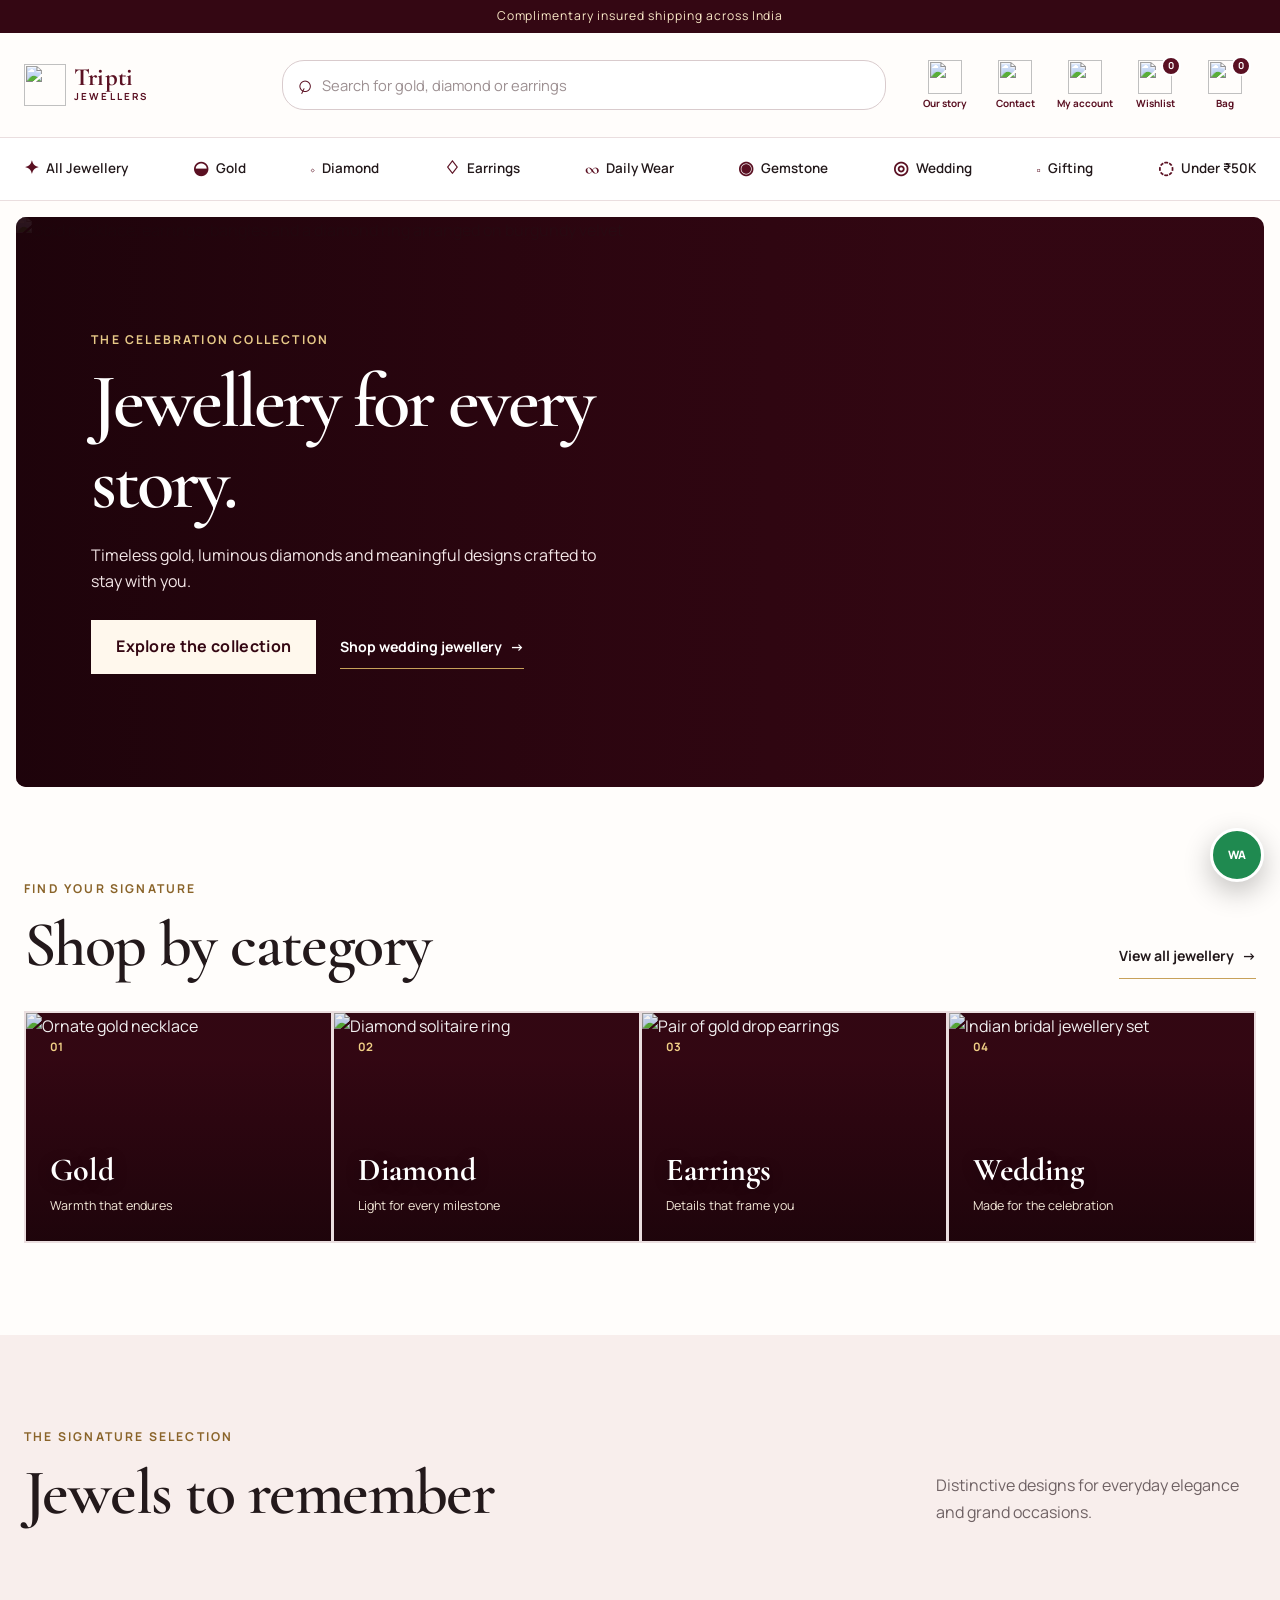
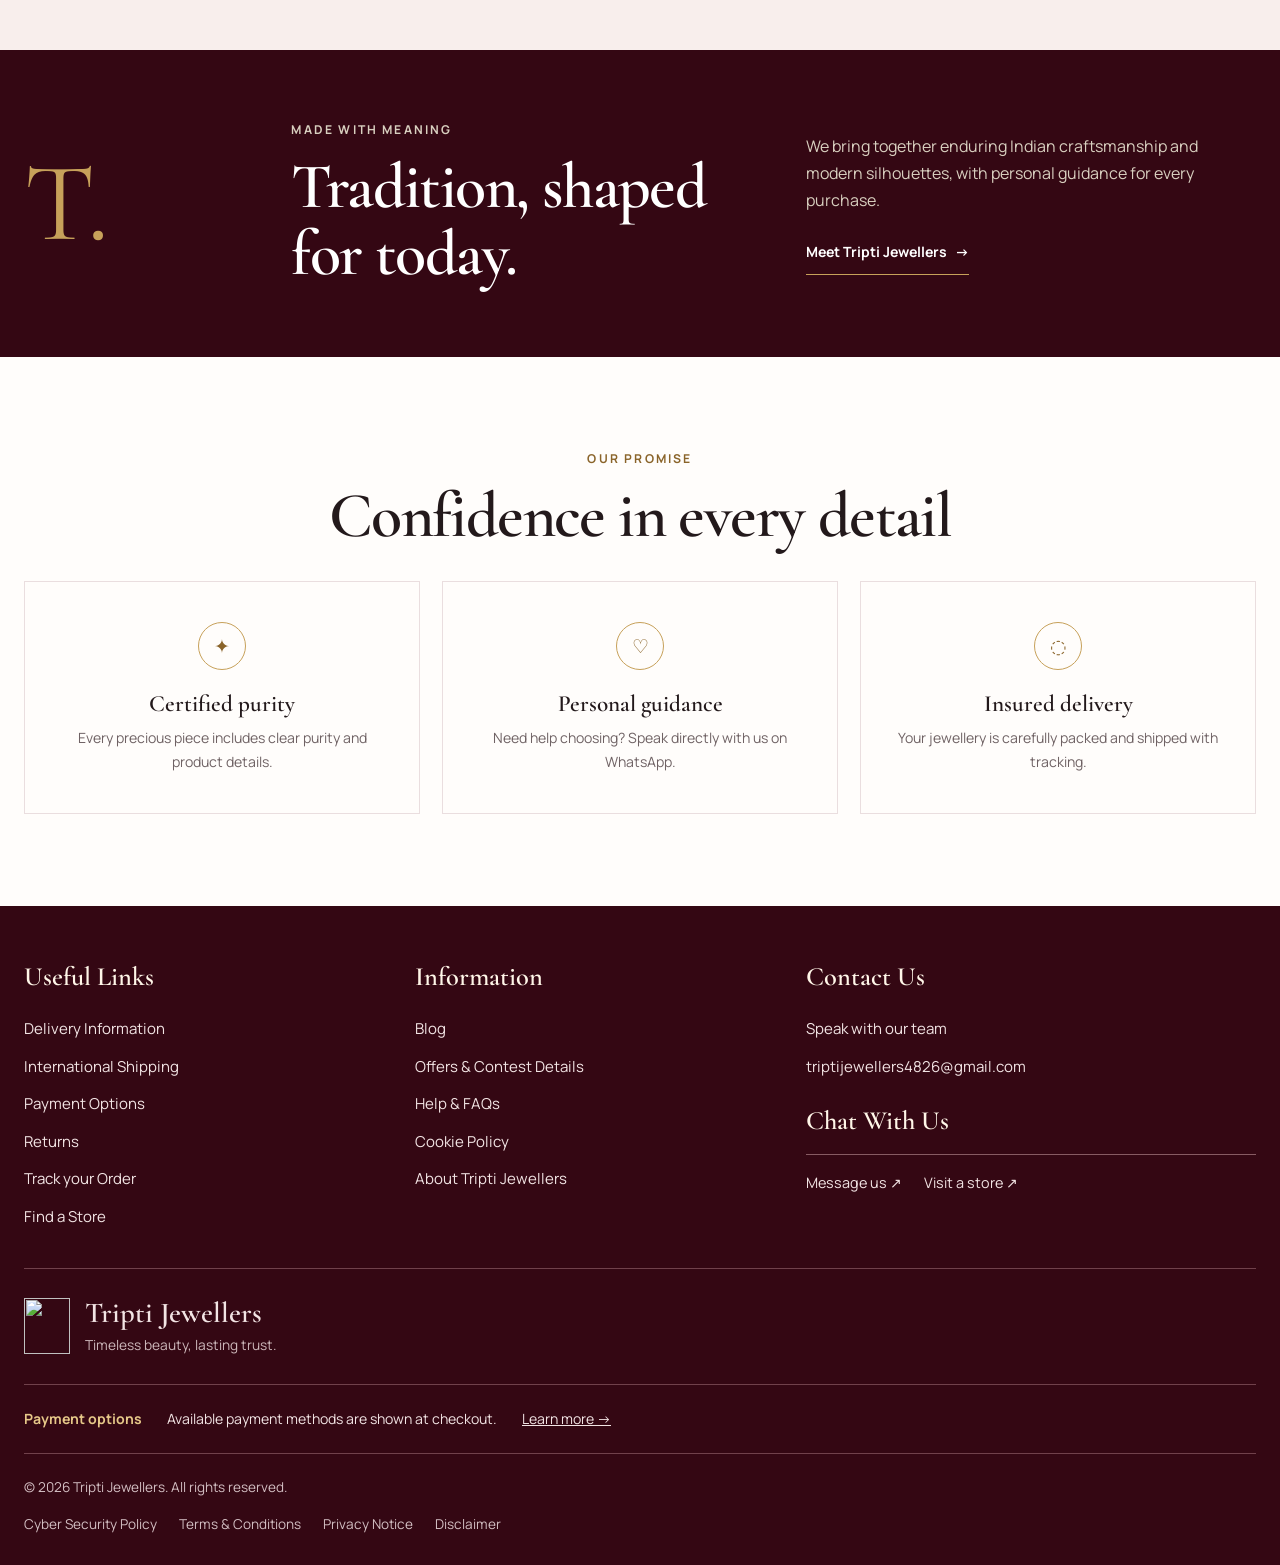
==== index.html @ b70487f9 "Add store content, checkout location detection and verified coupon support" ====
<!doctype html>
<html lang="en-IN">
<head>
  <meta charset="UTF-8">
  <meta name="viewport" content="width=device-width, initial-scale=1.0">
  <title>Tripti Jewellers | Gold, Diamond & Wedding Jewellery</title>
  <meta name="description" content="Discover gold, diamond, gemstone and wedding jewellery at Tripti Jewellers—crafted for everyday moments and lifelong celebrations.">
  <meta property="og:title" content="Tripti Jewellers | Jewellery for Every Story">
  <meta property="og:description" content="Explore timeless gold, diamond and wedding jewellery from Tripti Jewellers.">
  <meta property="og:type" content="website">
  <meta property="og:url" content="https://tripti-jewellers.rosy-mochi-9272.chatgpt.site/">
  <meta property="og:image" content="https://tripti-jewellers.rosy-mochi-9272.chatgpt.site/images/social-preview.svg">
  <link rel="preconnect" href="https://fonts.googleapis.com">
  <link rel="preconnect" href="https://fonts.gstatic.com" crossorigin>
  <link href="https://fonts.googleapis.com/css2?family=Cormorant+Garamond:wght@500;600;700&family=Manrope:wght@400;500;600;700&display=swap" rel="stylesheet">
  <link rel="stylesheet" href="css/style.css"><link rel="stylesheet" href="css/site-content.css">
</head>
<body data-page="home">
  <a class="skip-link" href="#main-content">Skip to content</a>
  <div class="offer-bar">Complimentary insured shipping across India</div>
  <header class="site-header">
    <div class="container header-inner">
      <button class="menu-toggle" type="button" aria-label="Open jewellery menu" aria-expanded="false" aria-controls="main-nav">
        <span></span><span></span><span></span>
      </button>
      <a class="brand" href="index.html" aria-label="Tripti Jewellers home"><span class="brand-mark brand-mark-image"><img src="images/tripti-tj-monogram-transparent.png" alt=""></span><span class="brand-type"><strong>Tripti</strong><small>Jewellers</small></span></a>
      <form class="site-search" action="shop.html" role="search">
        <label class="sr-only" for="site-search-home">Search jewellery</label>
        <span aria-hidden="true">⌕</span>
        <input id="site-search-home" name="search" type="search" placeholder="Search for gold, diamond or earrings">
      </form>
      <nav class="header-actions" aria-label="Quick links">
        <a href="about.html" class="header-action header-action-story"><img class="header-story-icon" src="images/tripti-our-story.png" alt=""><span>Our story</span></a>
        <a href="contact.html" class="header-action"><img class="header-contact-icon" src="images/tripti-contact-phone.png" alt=""><span>Contact</span></a>
        <a class="account-link" href="login.html" aria-label="Login or view account" data-account-link><span class="account-icon account-icon-image" aria-hidden="true"><img src="images/tripti-account-user.png" alt=""></span><span class="header-action-label" data-account-text>My account</span></a>
        <a class="wishlist-link" href="watchlist.html" aria-label="View wishlist"><span class="wishlist-icon-image" aria-hidden="true"><img src="images/tripti-watchlist-heart.png" alt=""></span><span class="header-action-label">Wishlist</span><span class="wishlist-count" aria-live="polite">0</span></a>
        <a class="cart-link" href="cart.html" aria-label="View shopping bag"><span class="cart-icon-image" aria-hidden="true"><img src="images/tripti-shopping-bag-icon.png" alt=""></span><span class="header-action-label">Bag</span><span class="cart-count" aria-live="polite">0</span></a>
      </nav>
    </div>
    <nav class="category-nav" aria-label="Jewellery categories">
      <div class="container category-nav-inner">
        <a href="shop.html"><span>✦</span>All Jewellery</a>
        <a href="shop.html?category=Gold"><span>◒</span>Gold</a>
        <a href="shop.html?category=Diamond"><span>◇</span>Diamond</a>
        <a href="shop.html?category=Earrings"><span>♢</span>Earrings</a>
        <a href="shop.html?category=Daily%20Wear"><span>∞</span>Daily Wear</a>
        <a href="shop.html?category=Gemstone"><span>◉</span>Gemstone</a>
        <a href="shop.html?category=Wedding"><span>◎</span>Wedding</a>
        <a href="shop.html?category=Gifting"><span>□</span>Gifting</a>
        <a href="shop.html?category=Under%2050K"><span>◌</span>Under ₹50K</a>
      </div>
    </nav>
  </header>
  <div class="menu-backdrop" data-menu-close hidden></div>
  <aside class="mobile-menu" id="main-nav" aria-label="Jewellery menu" aria-hidden="true">
    <div class="mobile-menu-head"><a class="brand" href="index.html" aria-label="Tripti Jewellers home"><span class="brand-mark brand-mark-image"><img src="images/tripti-tj-monogram-transparent.png" alt=""></span><span class="brand-type"><strong>Tripti</strong><small>Jewellers</small></span></a><button class="menu-close" type="button" data-menu-close aria-label="Close jewellery menu">×</button></div>
    <div class="mobile-menu-offer"><span>✦</span><div><strong>Complimentary insured shipping</strong><small>on every jewellery order</small></div><a href="shop.html">Shop now</a></div>
    <nav class="mobile-menu-links" aria-label="Shop categories">
      <a href="shop.html"><span>✦</span>All Jewellery<b>›</b></a><a href="shop.html?category=Gold"><span>◒</span>Gold<b>›</b></a><a href="shop.html?category=Diamond"><span>◇</span>Diamond<b>›</b></a><a href="shop.html?category=Earrings"><span>♢</span>Earrings<b>›</b></a><a href="shop.html?category=Daily%20Wear"><span>∞</span>Daily Wear<b>›</b></a><a href="shop.html?category=Gemstone"><span>◉</span>Gemstone<b>›</b></a><a href="shop.html?category=Wedding"><span>◎</span>Wedding<b>›</b></a><a href="shop.html?category=Gifting"><span>□</span>Gifting<b>›</b></a><a href="shop.html?category=Under%2050K"><span>◌</span>Under ₹50K<b>›</b></a>
    </nav>
    <div class="mobile-menu-pages"><a href="about.html">Our story</a><a href="contact.html">Contact & stores</a><a href="login.html" data-account-menu-link><span data-account-menu-text>Login</span></a></div>
  </aside>

  <main id="main-content">
    <section class="jewel-hero">
      <img src="images/hero-jewellery.png" alt="Gold necklace, earrings, bangles and a diamond ring arranged on burgundy velvet">
      <div class="container jewel-hero-content">
        <p class="eyebrow eyebrow-light">The celebration collection</p>
        <h1>Jewellery for every story.</h1>
        <p>Timeless gold, luminous diamonds and meaningful designs crafted to stay with you.</p>
        <div class="hero-actions"><a class="button button-ivory" href="shop.html">Explore the collection</a><a class="text-link text-link-light" href="shop.html?category=Wedding">Shop wedding jewellery <span aria-hidden="true">→</span></a></div>
      </div>
    </section>

    <section class="section collection-strip" aria-labelledby="collection-title">
      <div class="container">
        <div class="section-heading split-heading">
          <div>
            <p class="eyebrow">Find your signature</p>
            <h2 id="collection-title">Shop by category</h2>
          </div>
          <a class="text-link" href="shop.html">View all jewellery <span aria-hidden="true">→</span></a>
        </div>
        <div class="category-grid">
          <a class="category-card" href="shop.html?category=Gold"><img src="images/category-gold.jpg" alt="Ornate gold necklace"><span>01</span><strong>Gold</strong><small>Warmth that endures</small></a>
          <a class="category-card" href="shop.html?category=Diamond"><img src="images/category-diamond.jpg" alt="Diamond solitaire ring"><span>02</span><strong>Diamond</strong><small>Light for every milestone</small></a>
          <a class="category-card" href="shop.html?category=Earrings"><img src="images/category-earrings.jpg" alt="Pair of gold drop earrings"><span>03</span><strong>Earrings</strong><small>Details that frame you</small></a>
          <a class="category-card" href="shop.html?category=Wedding"><img src="images/category-wedding.jpg" alt="Indian bridal jewellery set"><span>04</span><strong>Wedding</strong><small>Made for the celebration</small></a>
        </div>
      </div>
    </section>

    <section class="section section-cream" aria-labelledby="featured-title">
      <div class="container">
        <div class="section-heading split-heading">
          <div>
            <p class="eyebrow">The signature selection</p>
            <h2 id="featured-title">Jewels to remember</h2>
          </div>
          <p class="section-note">Distinctive designs for everyday elegance and grand occasions.</p>
        </div>
        <div class="product-grid" id="featured-products"></div>
      </div>
    </section>

    <section class="story-banner">
      <div class="container story-grid">
        <div class="story-number">T.</div>
        <div>
          <p class="eyebrow eyebrow-light">Made with meaning</p>
          <h2>Tradition, shaped for today.</h2>
        </div>
        <div>
          <p>We bring together enduring Indian craftsmanship and modern silhouettes, with personal guidance for every purchase.</p>
          <a class="text-link text-link-light" href="about.html">Meet Tripti Jewellers <span aria-hidden="true">→</span></a>
        </div>
      </div>
    </section>

    <section class="section" aria-labelledby="why-title">
      <div class="container">
        <div class="section-heading centered-heading">
          <p class="eyebrow">Our promise</p>
          <h2 id="why-title">Confidence in every detail</h2>
        </div>
        <div class="benefit-grid">
          <article class="benefit-card"><span class="benefit-icon">✦</span><h3>Certified purity</h3><p>Every precious piece includes clear purity and product details.</p></article>
          <article class="benefit-card"><span class="benefit-icon">♡</span><h3>Personal guidance</h3><p>Need help choosing? Speak directly with us on WhatsApp.</p></article>
          <article class="benefit-card"><span class="benefit-icon">◌</span><h3>Insured delivery</h3><p>Your jewellery is carefully packed and shipped with tracking.</p></article>
        </div>
      </div>
    </section>
  </main>

  <footer class="site-footer">
    <div class="container footer-grid">
      <div><a class="brand brand-footer" href="index.html" aria-label="Tripti Jewellers home"><span class="brand-mark brand-mark-image"><img src="images/tripti-tj-monogram-transparent.png" alt=""></span><span>Tripti Jewellers</span></a><p>Gold, diamond and gemstone jewellery for life’s meaningful moments.</p></div>
      <div><h2>Explore</h2><a href="shop.html">Shop all</a><a href="about.html">Our story</a><a href="contact.html#faq">FAQs</a></div>
      <div><h2>Help</h2><a href="contact.html#shipping">Shipping & returns</a><a href="contact.html">Contact us</a><a href="cart.html">Your bag</a></div>
      <div><h2>Stay connected</h2><p>Questions or order help? We are just a message away.</p><a class="footer-whatsapp" data-whatsapp-link href="#">Chat on WhatsApp →</a></div>
    </div>
    <div class="container footer-bottom"><span>© <span data-current-year></span> Tripti Jewellers</span><span>Made with care in India</span></div>
  </footer>
  <a class="whatsapp-float" data-whatsapp-link href="#" target="_blank" rel="noopener" aria-label="Chat with Tripti Jewellers on WhatsApp"><span>WA</span></a>
  <div class="toast" role="status" aria-live="polite"></div>
  <script src="js/supabase-client.js"></script>
  <script src="js/products.js"></script>
  <script src="js/site-content.js"></script><script src="js/main.js"></script>
</body>
</html>
---- css/style.css ----
/* ================================================================
   TRIPTI JEWELLERS — MASTER STYLESHEET
   Mobile-first: base styles target small screens; larger layouts
   are added in the media queries near the end of this file.
   ================================================================ */

:root {
  --ink: #23191b;
  --black: #17090d;
  --cream: #f8eeec;
  --paper: #fffdfb;
  --gold: #c7a15a;
  --gold-dark: #8a642a;
  --burgundy: #5a1022;
  --burgundy-dark: #340713;
  --blush: #f8e8e8;
  --muted: #6f6264;
  --line: #eadedf;
  --white: #ffffff;
  --success: #1f8a50;
  --display: "Cormorant Garamond", Georgia, serif;
  --body: "Manrope", Arial, sans-serif;
  --shadow: 0 18px 50px rgba(27, 20, 10, 0.10);
  --container: 1240px;
}

* { box-sizing: border-box; }
[hidden] { display: none !important; }
html { scroll-behavior: smooth; }
body { margin: 0; background: var(--paper); color: var(--ink); font-family: var(--body); font-size: 1rem; line-height: 1.7; -webkit-font-smoothing: antialiased; }
body, button, input, textarea, select { font-family: var(--body); }
img { display: block; width: 100%; max-width: 100%; }
a { color: inherit; text-decoration: none; }
button, input, textarea, select { font-size: 1rem; }
button, a { -webkit-tap-highlight-color: transparent; }
button { color: inherit; }
h1, h2, h3, p { margin-top: 0; }
h1, h2, h3 { font-family: var(--display); line-height: 1.05; font-weight: 600; }
h1 { font-size: clamp(2.8rem, 11vw, 6.3rem); letter-spacing: -0.04em; }
h2 { font-size: clamp(2.1rem, 7vw, 4rem); letter-spacing: -0.025em; }
h3 { font-size: 1.45rem; }
.container { width: min(100% - 32px, var(--container)); margin-inline: auto; }
.section { padding: 74px 0; }
.section-cream { background: var(--cream); }
.skip-link { position: fixed; z-index: 999; top: 10px; left: 10px; padding: 12px 16px; background: var(--white); transform: translateY(-150%); transition: transform .2s; }
.skip-link:focus { transform: translateY(0); }
.eyebrow { margin-bottom: 12px; color: var(--gold-dark); font-size: .76rem; font-weight: 700; letter-spacing: .18em; text-transform: uppercase; }
.eyebrow-light { color: #e7c988; }
.section-heading { margin-bottom: 32px; }
.section-heading h2 { margin-bottom: 0; }
.section-note { max-width: 320px; margin: 16px 0 0; color: var(--muted); }
.centered-heading { text-align: center; }

/* Header */
.offer-bar { min-height: 34px; display: grid; place-items: center; padding: 6px 16px; background: var(--black); color: #f5e9cf; font-size: .72rem; letter-spacing: .06em; text-align: center; }
.site-header { position: sticky; z-index: 50; top: 0; background: rgba(255, 253, 249, .96); border-bottom: 1px solid rgba(221, 211, 195, .8); backdrop-filter: blur(14px); }
.header-inner { min-height: 68px; display: grid; grid-template-columns: 48px 1fr auto; align-items: center; gap: 10px; }
.brand { grid-column: 2; grid-row: 1; display: inline-flex; align-items: center; gap: 9px; justify-self: center; font-family: var(--display); font-size: 1.14rem; font-weight: 700; letter-spacing: .01em; white-space: nowrap; }
.brand-mark { width: 32px; height: 32px; display: inline-grid; place-items: center; flex: 0 0 auto; color: var(--gold); border: 1px solid var(--gold); border-radius: 50%; font-family: var(--display); font-size: 1.3rem; }
.menu-toggle { grid-column: 1; grid-row: 1; width: 44px; height: 44px; display: grid; align-content: center; gap: 5px; padding: 10px; background: transparent; border: 0; cursor: pointer; }
.menu-toggle span { width: 23px; height: 1px; display: block; background: var(--ink); transition: transform .25s, opacity .25s; }
.menu-toggle.is-open span:nth-child(1) { transform: translateY(6px) rotate(45deg); }
.menu-toggle.is-open span:nth-child(2) { opacity: 0; }
.menu-toggle.is-open span:nth-child(3) { transform: translateY(-6px) rotate(-45deg); }
.main-nav { position: absolute; top: 100%; left: 0; right: 0; display: none; padding: 12px 16px 20px; background: var(--paper); border-bottom: 1px solid var(--line); box-shadow: var(--shadow); }
.main-nav.is-open { display: grid; }
.main-nav a { min-height: 48px; display: flex; align-items: center; padding: 8px 0; border-bottom: 1px solid var(--line); font-size: .92rem; font-weight: 600; }
.main-nav a[aria-current="page"] { color: var(--gold-dark); }
.cart-link { grid-column: 3; grid-row: 1; min-height: 44px; display: inline-flex; align-items: center; gap: 7px; padding: 0 5px; font-size: .78rem; font-weight: 700; text-transform: uppercase; letter-spacing: .08em; }
.cart-count { min-width: 25px; height: 25px; display: grid; place-items: center; background: var(--ink); color: var(--white); border-radius: 50%; font-size: .7rem; }

/* Buttons and links */
.button { min-height: 48px; display: inline-flex; align-items: center; justify-content: center; padding: 12px 24px; border: 1px solid transparent; border-radius: 0; font-weight: 700; letter-spacing: .02em; cursor: pointer; transition: transform .2s, background-color .2s, color .2s, box-shadow .2s; }
.button:hover { transform: translateY(-2px); }
.button-gold { background: var(--gold); color: var(--black); box-shadow: 0 10px 30px rgba(154, 112, 43, .22); }
.button-gold:hover { background: #d5b36f; }
.button-dark { background: var(--ink); color: var(--white); }
.button-dark:hover { background: var(--gold-dark); }
.button-outline { background: transparent; color: var(--burgundy); border-color: rgba(90, 16, 34, .3); }
.button-outline:hover { background: var(--blush); }
.button-full { width: 100%; }
.text-link { min-height: 44px; display: inline-flex; align-items: center; gap: 8px; color: var(--ink); font-size: .88rem; font-weight: 700; border-bottom: 1px solid var(--gold); }
.text-link span { transition: transform .2s; }
.text-link:hover span { transform: translateX(4px); }
.text-link-light { color: var(--white); }

/* Home hero */
.hero { overflow: hidden; background: var(--cream); }
.hero-grid { padding-top: 58px; padding-bottom: 36px; }
.hero-copy h1 { max-width: 780px; margin-bottom: 20px; }
.hero-text { max-width: 610px; margin-bottom: 28px; color: var(--muted); font-size: 1.02rem; }
.hero-actions { display: flex; flex-direction: column; align-items: flex-start; gap: 14px; }
.hero-trust { display: flex; flex-wrap: wrap; gap: 8px 22px; margin: 30px 0; color: var(--muted); font-size: .8rem; font-weight: 600; }
.hero-trust span::before { content: "✦"; margin-right: 7px; color: var(--gold-dark); }
.hero-visual { display: grid; grid-template-columns: 1.25fr 1fr; grid-template-rows: 1fr 1fr; gap: 8px; min-height: 360px; margin-top: 20px; }
.hero-tile { position: relative; overflow: hidden; min-height: 176px; background: #e9dfce; }
.hero-tile-large { grid-row: span 2; }
.hero-tile img { height: 100%; object-fit: cover; transition: transform .6s ease; }
.hero-tile:hover img { transform: scale(1.025); }
.hero-tile > span { position: absolute; bottom: 10px; left: 10px; padding: 6px 10px; background: rgba(12, 10, 7, .82); color: var(--white); font-family: var(--display); font-size: 1.08rem; }

/* Categories */
.category-grid { display: grid; gap: 1px; background: var(--line); border: 1px solid var(--line); }
.category-card { position: relative; isolation: isolate; min-height: 230px; overflow: hidden; display: flex; flex-direction: column; justify-content: flex-end; padding: 24px; background: var(--burgundy-dark); color: var(--white); transition: color .25s; }
.category-card::after { content: ""; position: absolute; z-index: -1; inset: 0; background: linear-gradient(180deg, rgba(27, 4, 10, .06) 20%, rgba(27, 4, 10, .86) 100%); transition: background .25s; }
.category-card > img { position: absolute; z-index: -2; inset: 0; width: 100%; height: 100%; object-fit: cover; transition: transform .4s ease; }
.category-card:hover::after { background: linear-gradient(180deg, rgba(27, 4, 10, .02) 14%, rgba(27, 4, 10, .76) 100%); }
.category-card:hover > img { transform: scale(1.045); }
.category-card > span { margin-bottom: auto; color: #f0cf86; font-size: .72rem; font-weight: 700; }
.category-card strong { color: var(--white); font-family: var(--display); font-size: 2rem; line-height: 1; text-shadow: 0 2px 14px rgba(0, 0, 0, .35); }
.category-card small { margin-top: 9px; color: #f2e7d7; font-size: .78rem; }
.category-card:hover small { color: var(--white); }

/* Product cards */
.product-grid { display: grid; grid-template-columns: repeat(2, minmax(0, 1fr)); gap: 28px 10px; }
.product-card { position: relative; min-width: 0; }
.product-image-wrap { position: relative; display: block; overflow: hidden; aspect-ratio: 4 / 5; background: #ece2d1; }
.product-image-wrap img { height: 100%; object-fit: cover; transition: transform .5s ease, filter .5s ease; }
.product-card:hover .product-image-wrap img { transform: scale(1.025); filter: contrast(1.03); }
.product-badge { position: absolute; top: 10px; left: 10px; padding: 5px 8px; background: var(--black); color: var(--white); font-size: .62rem; font-weight: 700; letter-spacing: .06em; text-transform: uppercase; }
.stock-badge { position: absolute; right: 10px; bottom: 10px; padding: 5px 8px; background: rgba(255,255,255,.92); color: var(--burgundy); font-size: .62rem; font-weight: 800; text-transform: uppercase; }
.product-card-body { padding-top: 13px; }
.product-category { margin-bottom: 4px; color: var(--gold-dark); font-size: .67rem; font-weight: 700; letter-spacing: .12em; text-transform: uppercase; }
.product-card h3 { min-height: 2.2em; margin-bottom: 8px; font-family: var(--body); font-size: .9rem; font-weight: 600; line-height: 1.35; }
.product-card h3 a:hover { color: var(--gold-dark); }
.product-card-footer { display: flex; align-items: center; justify-content: space-between; gap: 8px; }
.product-price { margin: 0; font-size: .82rem; font-weight: 700; }
.old-price { margin-left: 4px; color: #8b847b; font-size: .75em; font-weight: 500; text-decoration: line-through; }
.quick-add { width: 44px; height: 44px; flex: 0 0 auto; background: transparent; border: 1px solid var(--ink); border-radius: 50%; font-size: 1.35rem; cursor: pointer; transition: background .2s, color .2s, transform .2s; }
.quick-add:hover { background: var(--ink); color: var(--white); transform: rotate(90deg); }
.quick-add:disabled, .button:disabled { opacity: .55; cursor: not-allowed; transform: none; }
.wishlist-toggle { position: absolute; z-index: 3; top: 10px; right: 10px; width: 42px; height: 42px; display: grid; place-items: center; padding: 0; background: rgba(255, 253, 251, .94); color: var(--burgundy); border: 1px solid rgba(90, 16, 34, .18); border-radius: 50%; box-shadow: 0 6px 20px rgba(35, 25, 27, .12); font-family: var(--display); font-size: 1.45rem; line-height: 1; cursor: pointer; transition: transform .2s, background-color .2s, color .2s; }
.wishlist-toggle:hover { transform: translateY(-2px); }
.wishlist-toggle.is-saved { background: var(--burgundy); color: var(--white); }

/* Story and benefits */
.story-banner { padding: 70px 0; background: var(--black); color: var(--white); }
.managed-home-banner { min-height: 360px; display: grid; align-items: center; padding: 64px 0; background: linear-gradient(135deg, var(--burgundy-dark), var(--burgundy)); background-position: center; background-size: cover; color: var(--white); }
.managed-home-banner h2 { max-width: 700px; margin-bottom: 14px; }
.managed-home-banner p:not(.eyebrow) { max-width: 620px; color: #eadde0; }
.story-grid { display: grid; gap: 30px; }
.story-number { color: var(--gold); font-family: var(--display); font-size: 7rem; line-height: .8; }
.story-grid h2 { margin-bottom: 0; }
.story-grid p { color: #d8cfbf; }
.benefit-grid { display: grid; gap: 14px; }
.benefit-card { padding: 30px 24px; border: 1px solid var(--line); text-align: center; }
.benefit-icon { width: 48px; height: 48px; display: grid; place-items: center; margin: 0 auto 22px; color: var(--gold-dark); border: 1px solid var(--gold); border-radius: 50%; font-size: 1.2rem; }
.benefit-card h3 { margin-bottom: 9px; }
.benefit-card p { margin-bottom: 0; color: var(--muted); font-size: .88rem; }

/* Shared inside pages */
.page-hero { padding: 62px 0 52px; background: var(--cream); text-align: center; }
.page-hero h1 { margin-bottom: 12px; }
.page-hero p:last-child { max-width: 600px; margin: 0 auto; color: var(--muted); }
.page-hero-compact { padding-block: 44px 34px; }
.breadcrumbs { min-height: 58px; display: flex; align-items: center; gap: 9px; overflow: hidden; color: var(--muted); font-size: .75rem; white-space: nowrap; }
.breadcrumbs span:last-child { overflow: hidden; text-overflow: ellipsis; }
.empty-state { padding: 70px 20px; text-align: center; }
.empty-state h1, .empty-state h2 { margin-bottom: 12px; }
.empty-symbol { margin-bottom: 24px; color: var(--gold); font-family: var(--display); font-size: 6rem; line-height: 1; }
.empty-symbol img { width: 112px; height: 112px; object-fit: contain; }

/* Shop */
.shop-section { min-height: 560px; }
.shop-toolbar { display: flex; flex-direction: column; gap: 14px; margin-bottom: 30px; }
.filter-scroll { display: flex; gap: 8px; overflow-x: auto; padding-bottom: 6px; scrollbar-width: none; }
.filter-scroll::-webkit-scrollbar { display: none; }
.filter-button { min-height: 44px; flex: 0 0 auto; padding: 8px 17px; background: transparent; border: 1px solid var(--line); border-radius: 99px; font-size: .8rem; font-weight: 700; cursor: pointer; }
.filter-button.is-active, .filter-button:hover { background: var(--ink); color: var(--white); border-color: var(--ink); }
#product-count { margin: 0; color: var(--muted); font-size: .78rem; }

/* Product detail */
.product-detail { display: grid; gap: 34px; padding: 14px 0 70px; }
.product-detail-image { position: relative; overflow: hidden; aspect-ratio: 4/5; background: var(--cream); }
.product-detail-image img { height: 100%; object-fit: cover; }
.product-info h1 { margin-bottom: 15px; font-size: clamp(2.6rem, 9vw, 4.7rem); }
.detail-price { margin-bottom: 2px; font-size: 1.15rem; font-weight: 700; }
.tax-note { margin-bottom: 22px; color: var(--muted); font-size: .73rem; }
.product-description { padding-bottom: 24px; border-bottom: 1px solid var(--line); color: var(--muted); }
.field-group { position: relative; margin: 24px 0; }
label { display: block; margin-bottom: 7px; font-size: .79rem; font-weight: 700; }
input, textarea, select { width: 100%; min-height: 48px; padding: 11px 13px; background: var(--white); color: var(--ink); border: 1px solid var(--line); border-radius: 0; outline: none; transition: border .2s, box-shadow .2s; }
textarea { resize: vertical; }
input:focus, textarea:focus, select:focus { border-color: var(--gold-dark); box-shadow: 0 0 0 3px rgba(199, 161, 90, .18); }
.field-group select { padding-right: 110px; }
.size-link { position: absolute; right: 12px; bottom: 12px; color: var(--gold-dark); font-size: .75rem; font-weight: 700; text-decoration: underline; }
.purchase-row { display: grid; grid-template-columns: 128px 1fr; gap: 10px; margin: 25px 0; }
.quantity-control { min-height: 48px; display: grid; grid-template-columns: 40px 46px 40px; border: 1px solid var(--line); }
.quantity-control button { min-height: 44px; background: transparent; border: 0; cursor: pointer; font-size: 1.05rem; }
.quantity-control input { min-height: 44px; padding: 0; border: 0; text-align: center; -moz-appearance: textfield; }
.quantity-control input::-webkit-inner-spin-button { appearance: none; }
.delivery-note { display: flex; gap: 14px; padding: 18px; background: var(--cream); }
.wishlist-detail-button { width: 100%; min-height: 48px; display: flex; align-items: center; justify-content: center; gap: 9px; margin: -12px 0 20px; padding: 10px 18px; background: transparent; color: var(--burgundy); border: 1px solid var(--burgundy); font-weight: 700; cursor: pointer; transition: background-color .2s, color .2s; }
.wishlist-detail-button span:first-child { font-family: var(--display); font-size: 1.35rem; line-height: 1; }
.wishlist-detail-button:hover, .wishlist-detail-button.is-saved { background: var(--burgundy); color: var(--white); }
.delivery-note > span { color: var(--gold-dark); }
.delivery-note strong { font-size: .8rem; }
.delivery-note p { margin: 2px 0 0; color: var(--muted); font-size: .73rem; }
.detail-accordion { border-bottom: 1px solid var(--line); }
.detail-accordion summary { min-height: 54px; display: flex; align-items: center; justify-content: space-between; font-size: .82rem; font-weight: 700; cursor: pointer; list-style: none; }
.detail-accordion summary::after { content: "+"; font-size: 1.2rem; }
.detail-accordion[open] summary::after { content: "−"; }
.detail-accordion ul, .detail-accordion p { margin: 0 0 20px; padding-left: 20px; color: var(--muted); font-size: .82rem; }
.detail-accordion p { padding-left: 0; }
.related-section { padding-bottom: 78px; }

/* Cart and checkout */
.cart-layout[hidden] { display: none; }
.cart-layout { display: grid; gap: 45px; }
.cart-item { position: relative; display: grid; grid-template-columns: 88px 1fr; gap: 15px; padding: 20px 0; border-bottom: 1px solid var(--line); }
.cart-item:first-child { padding-top: 0; }
.cart-item-image { aspect-ratio: 4/5; background: var(--cream); }
.cart-item-image img { height: 100%; object-fit: cover; }
.cart-item-info h2 { margin-bottom: 4px; font-family: var(--body); font-size: .9rem; line-height: 1.4; }
.cart-meta { margin-bottom: 4px; color: var(--muted); font-size: .73rem; }
.cart-item-price { margin-bottom: 12px; font-size: .8rem; font-weight: 700; }
.cart-item-actions { display: flex; flex-wrap: wrap; align-items: center; gap: 8px 12px; }
.cart-item-actions .quantity-control { min-height: 44px; grid-template-columns: 34px 38px 34px; }
.remove-button { min-height: 44px; padding: 6px 4px; background: transparent; border: 0; color: var(--muted); font-size: .73rem; text-decoration: underline; cursor: pointer; }
.cart-line-total { position: absolute; right: 0; top: 19px; display: none; font-weight: 700; }
.continue-link { margin-top: 22px; }
.order-panel { padding: 28px 20px; background: var(--cream); }
.order-panel h2 { font-size: 2rem; }
.summary-row { display: flex; justify-content: space-between; gap: 20px; padding: 11px 0; font-size: .84rem; }
.summary-total { margin-top: 8px; padding-top: 18px; border-top: 1px solid var(--line); font-size: 1rem; }
.checkout-block { margin-top: 30px; padding-top: 28px; border-top: 1px solid var(--line); }
.form-intro { color: var(--muted); font-size: .82rem; }
.checkout-block input, .checkout-block textarea { margin-bottom: 17px; }
.form-note { margin: 10px 0 0; color: var(--muted); font-size: .7rem; line-height: 1.5; }
.payment-choice { display: grid; gap: 9px; margin: 5px 0 20px; padding: 0; border: 0; }
.payment-choice legend { margin-bottom: 8px; font-size: .78rem; font-weight: 700; }
.payment-choice > label { min-height: 66px; display: flex; align-items: center; gap: 12px; margin: 0; padding: 12px 14px; background: var(--paper); border: 1px solid var(--line); cursor: pointer; }
.payment-choice > label:has(input:checked) { border-color: var(--gold-dark); box-shadow: inset 3px 0 var(--gold); }
.payment-choice input { width: 18px; min-height: 18px; margin: 0; accent-color: var(--burgundy); }
.payment-choice span { display: grid; gap: 3px; }
.payment-choice strong { font-size: .79rem; }
.payment-choice small { color: var(--muted); font-size: .67rem; line-height: 1.4; }
.form-status { margin: 13px 0 0; padding: 11px 12px; background: #eef9f2; color: #17663b; border: 1px solid #bce3ca; font-size: .75rem; line-height: 1.45; }
.form-status[data-type="error"] { background: #fff0f1; color: #8d1d2b; border-color: #ecc3c8; }
.checkout-assurance { display: grid; grid-template-columns: 34px 1fr; gap: 12px; margin-top: 28px; padding-top: 24px; border-top: 1px solid var(--line); }
.checkout-assurance > span { color: var(--gold-dark); font-size: 1.8rem; line-height: 1; }
.checkout-assurance h2 { margin-bottom: 7px; font-size: 1.45rem; }
.checkout-assurance p:not(.eyebrow) { margin: 0; color: var(--muted); font-size: .72rem; }
.upi-panel { display: grid; grid-template-columns: 1fr 88px; gap: 20px; align-items: center; margin-top: 30px; padding-top: 28px; border-top: 1px solid var(--line); }
.upi-panel h2 { margin-bottom: 8px; }
.upi-panel p { margin-bottom: 4px; font-size: .77rem; }
.upi-panel img { width: 88px; height: 88px; }

/* Wishlist */
.wishlist-section { min-height: 540px; }
.wishlist-toolbar { display: flex; flex-wrap: wrap; align-items: center; justify-content: space-between; gap: 12px 24px; margin-bottom: 28px; }
.wishlist-toolbar p { margin: 0; color: var(--muted); font-size: .86rem; font-weight: 600; }

/* Customer login and account */
.account-header { min-height: 78px; display: grid; align-items: center; background: var(--paper); border-bottom: 1px solid var(--line); }
.account-header .container { display: flex; align-items: center; justify-content: space-between; gap: 20px; }
.account-header .brand { grid-column: auto; justify-self: auto; color: var(--burgundy); }
.account-header-links { display: flex; align-items: center; gap: 16px; font-size: .82rem; font-weight: 700; }
.auth-main { min-height: calc(100vh - 112px); display: grid; place-items: center; padding: 34px 16px; background: linear-gradient(135deg, var(--burgundy-dark), #6e1830); }
.auth-shell { width: min(100%, 980px); display: grid; overflow: hidden; background: var(--paper); box-shadow: 0 28px 80px rgba(24, 3, 9, .3); }
.auth-brand-panel { min-height: 280px; display: flex; flex-direction: column; justify-content: flex-end; padding: 34px 28px; background: linear-gradient(140deg, rgba(30, 4, 11, .96), rgba(90, 16, 34, .88)), url('../images/hero-jewellery.png') center/cover; color: var(--white); }
.auth-brand-panel h1 { max-width: 520px; margin-bottom: 16px; font-size: clamp(2.8rem, 10vw, 4.6rem); }
.auth-brand-panel > p:not(.eyebrow) { max-width: 520px; color: #eadde0; }
.auth-brand-panel > a { width: max-content; margin-top: 18px; color: #efd396; border-bottom: 1px solid currentColor; font-size: .82rem; font-weight: 700; }
.auth-form-panel { padding: 34px 24px; }
.auth-form-panel h2 { margin-bottom: 10px; font-size: 2.6rem; }
.auth-form-panel > p:not(.eyebrow) { margin-bottom: 24px; color: var(--muted); font-size: .9rem; }
.auth-mode-switcher { display: grid; grid-template-columns: 1fr 1fr; margin-bottom: 34px; padding: 4px; background: var(--cream); }
.auth-mode-switcher button { min-height: 44px; background: transparent; border: 0; color: var(--muted); font-size: .83rem; font-weight: 700; cursor: pointer; }
.auth-mode-switcher button.is-active { background: var(--paper); color: var(--burgundy); box-shadow: 0 4px 16px rgba(35, 25, 27, .08); }
.auth-form-panel label, .dashboard-card label, .admin-form label { display: block; margin: 0 0 6px; font-size: .78rem; font-weight: 700; }
.auth-form-panel input, .dashboard-card input, .dashboard-card textarea, .admin-form input, .admin-form textarea, .admin-form select, .admin-table select { width: 100%; min-height: 48px; margin-bottom: 17px; padding: 10px 12px; background: var(--white); border: 1px solid #d8c9cc; color: var(--ink); }
.auth-form-panel input:focus, .dashboard-card input:focus, .dashboard-card textarea:focus, .admin-form input:focus, .admin-form textarea:focus, .admin-form select:focus { outline: 2px solid rgba(199, 161, 90, .35); border-color: var(--gold-dark); }
.auth-form-panel small { display: block; margin: -12px 0 18px; color: var(--muted); font-size: .72rem; }
.auth-text-button { min-height: 44px; margin-top: 8px; padding: 6px 0; background: transparent; border: 0; color: var(--burgundy); font-size: .78rem; font-weight: 700; text-decoration: underline; cursor: pointer; }
.auth-privacy { margin: 22px 0 0 !important; padding-top: 18px; border-top: 1px solid var(--line); font-size: .72rem !important; }
.form-message, .dashboard-error, .admin-message { margin-bottom: 20px; padding: 12px 14px; background: #eef9f2; color: #17663b; border: 1px solid #bce3ca; font-size: .8rem; }
.form-message[data-type="error"], .admin-message[data-type="error"], .dashboard-error { background: #fff0f1; color: #8d1d2b; border-color: #ecc3c8; }
.dashboard-main { min-height: calc(100vh - 150px); padding: 38px 0 80px; background: #faf6f4; }
.dashboard-loading { min-height: 60vh; display: grid; place-items: center; align-content: center; gap: 14px; color: var(--muted); }
.dashboard-loading span { width: 38px; height: 38px; border: 3px solid var(--line); border-top-color: var(--burgundy); border-radius: 50%; animation: dashboard-spin .8s linear infinite; }
@keyframes dashboard-spin { to { transform: rotate(360deg); } }
.customer-dashboard { display: grid; gap: 32px; }
.dashboard-welcome { display: flex; flex-direction: column; gap: 24px; padding: 30px 24px; background: var(--burgundy-dark); color: var(--white); }
.dashboard-welcome h1 { margin-bottom: 8px; font-size: clamp(2.7rem, 9vw, 4.6rem); }
.dashboard-welcome p:last-child { margin: 0; color: #d9c9cd; }
.dashboard-welcome-actions { display: flex; flex-wrap: wrap; gap: 10px; align-items: center; }
.dashboard-welcome .button-outline { color: var(--white); border-color: rgba(255,255,255,.35); }
.dashboard-shortcuts { display: grid; grid-template-columns: repeat(2, minmax(0, 1fr)); gap: 1px; background: var(--line); border: 1px solid var(--line); }
.dashboard-shortcuts a { min-height: 138px; display: flex; flex-direction: column; padding: 20px; background: var(--paper); }
.dashboard-shortcuts span { color: var(--gold-dark); font-size: .7rem; font-weight: 700; }
.dashboard-shortcuts strong { margin-top: auto; font-family: var(--display); font-size: 1.5rem; }
.dashboard-shortcuts small { color: var(--muted); font-size: .72rem; }
.dashboard-section, .dashboard-card { padding: 26px 22px; background: var(--paper); border: 1px solid var(--line); }
.dashboard-section-heading { display: flex; flex-wrap: wrap; align-items: end; justify-content: space-between; gap: 12px; margin-bottom: 22px; }
.dashboard-section-heading h2, .dashboard-card h2 { margin-bottom: 0; font-size: 2.2rem; }
.order-history { display: grid; gap: 12px; }
.order-card { display: grid; gap: 13px; padding: 18px; background: #faf6f4; border-left: 3px solid var(--gold); }
.order-card h3 { margin: 0; font-family: var(--body); font-size: .9rem; }
.order-card ul { margin: 0; padding-left: 18px; color: var(--muted); font-size: .78rem; }
.order-card-actions { display: flex; flex-wrap: wrap; align-items: center; gap: 8px 18px; color: var(--muted); font-size: .72rem; }
.status-badge { width: max-content; display: inline-flex; align-items: center; padding: 4px 9px; background: #f5e8c9; color: #735017; border-radius: 99px; font-size: .67rem; font-weight: 800; text-transform: capitalize; }
.status-confirmed, .status-processing { background: #e9eefb; color: #264c91; }
.status-shipped { background: #e7f2fa; color: #176182; }
.status-delivered { background: #e8f5ec; color: #17663b; }
.status-cancelled { background: #fbe9eb; color: #8d1d2b; }
.dashboard-two-column { display: grid; gap: 20px; }
.dashboard-card form { margin-top: 22px; }
.dashboard-card input[readonly] { background: #f4efee; color: var(--muted); }
.form-success { margin: 10px 0 0; color: var(--success); font-size: .78rem; font-weight: 700; }
.address-list { display: grid; gap: 10px; margin: 20px 0; }
.address-card { display: flex; justify-content: space-between; gap: 16px; padding: 16px; background: #faf6f4; }
.address-card h3 { margin-bottom: 7px; font-family: var(--body); font-size: .9rem; }
.address-card p { margin: 0; color: var(--muted); font-size: .75rem; }
.address-form-drawer { border-top: 1px solid var(--line); }
.address-form-drawer summary { min-height: 52px; display: flex; align-items: center; color: var(--burgundy); font-weight: 700; cursor: pointer; }
.form-row { display: grid; gap: 0 12px; }
.dashboard-muted, .dashboard-inline-error { color: var(--muted); font-size: .8rem; }
.dashboard-inline-error { color: #8d1d2b; }
.dashboard-footer { padding: 24px 0; background: var(--burgundy-dark); color: #d9c9cd; font-size: .74rem; }
.dashboard-footer .container { display: flex; justify-content: space-between; gap: 20px; }

/* Store administration */
.admin-body { background: #f5f1ef; }
.admin-app { min-height: 100vh; }
.admin-sidebar { padding: 18px 16px; background: var(--burgundy-dark); color: var(--white); }
.admin-sidebar .brand { grid-column: auto; justify-self: start; margin-bottom: 20px; }
.admin-sidebar nav { display: flex; gap: 8px; overflow-x: auto; padding-bottom: 6px; }
.admin-sidebar nav button { min-width: max-content; min-height: 46px; display: inline-flex; align-items: center; gap: 8px; padding: 8px 14px; background: transparent; color: #ddcbd0; border: 1px solid rgba(255,255,255,.14); font-size: .76rem; font-weight: 700; cursor: pointer; }
.admin-sidebar nav button.is-active { background: var(--gold); color: var(--burgundy-dark); border-color: var(--gold); }
.admin-profile { display: none; }
.admin-main { min-width: 0; padding: 24px 16px 60px; }
.admin-topbar { display: flex; align-items: center; justify-content: space-between; gap: 18px; margin-bottom: 26px; }
.admin-topbar h1 { margin: 0; font-size: clamp(2.7rem, 8vw, 4.4rem); }
.admin-panel { min-width: 0; }
.admin-stat-grid { display: grid; grid-template-columns: repeat(2, minmax(0, 1fr)); gap: 12px; }
.admin-stat-grid article { min-height: 126px; display: flex; flex-direction: column; justify-content: space-between; padding: 18px; background: var(--paper); border: 1px solid var(--line); }
.admin-stat-grid span { color: var(--muted); font-size: .73rem; font-weight: 700; }
.admin-stat-grid strong { color: var(--burgundy); font-family: var(--display); font-size: 2.5rem; line-height: 1; }
.admin-stat-grid .stat-wide { grid-column: 1 / -1; }
.admin-welcome-card { display: grid; gap: 22px; margin-top: 18px; padding: 26px; background: var(--paper); border-left: 4px solid var(--gold); }
.admin-welcome-card h2 { margin-bottom: 12px; font-size: 2.4rem; }
.admin-welcome-card p:not(.eyebrow) { color: var(--muted); }
.admin-welcome-card > div:last-child { display: flex; flex-wrap: wrap; gap: 10px; align-items: center; }
.admin-section-heading { margin-bottom: 20px; }
.admin-section-heading h2 { margin: 0; font-size: 2.7rem; }
.admin-editor-layout, .admin-content-grid { display: grid; gap: 18px; }
.admin-form { padding: 22px 18px; background: var(--paper); border: 1px solid var(--line); }
.admin-form h3 { margin-bottom: 22px; }
.admin-form textarea { resize: vertical; }
.admin-form input[type="file"] { padding: 9px; }
.checkbox-row { display: flex; flex-wrap: wrap; gap: 16px 24px; margin-bottom: 20px; }
.checkbox-row label, .checkbox-single { display: inline-flex !important; align-items: center; gap: 8px; font-size: .78rem; }
.checkbox-row input, .checkbox-single input { width: 18px; min-height: 18px; margin: 0; }
.form-actions { display: flex; flex-wrap: wrap; gap: 10px; }
.admin-table-wrap { overflow-x: auto; background: var(--paper); border: 1px solid var(--line); }
.admin-table { width: 100%; min-width: 720px; border-collapse: collapse; font-size: .76rem; }
.admin-table th, .admin-table td { padding: 13px 14px; border-bottom: 1px solid var(--line); text-align: left; vertical-align: middle; }
.admin-table th { background: #f5efed; color: var(--muted); font-size: .68rem; letter-spacing: .08em; text-transform: uppercase; }
.admin-table td > strong, .admin-table td > small { display: block; }
.admin-table td > small { color: var(--muted); }
.admin-table select { min-width: 130px; margin: 0; padding: 7px 9px; }
.admin-product-cell { min-width: 210px; display: flex; align-items: center; gap: 10px; }
.admin-product-cell img { width: 52px; height: 62px; object-fit: cover; background: var(--cream); }
.admin-product-cell strong, .admin-product-cell small, .table-old-price { display: block; }
.admin-product-cell small, .table-old-price { color: var(--muted); font-size: .68rem; }
.table-old-price { text-decoration: line-through; }
.table-actions { display: flex; flex-wrap: wrap; gap: 6px; }
.table-actions button { min-height: 36px; padding: 5px 10px; background: var(--cream); border: 1px solid var(--line); font-size: .7rem; font-weight: 700; cursor: pointer; }
.table-actions .danger-action { color: #9b2434; }
.inline-form { display: grid; grid-template-columns: 1fr auto; gap: 8px; }
.inline-form input { margin: 0; }
.admin-simple-list { display: grid; gap: 1px; margin: 20px 0 0; padding: 0; background: var(--line); list-style: none; }
.admin-simple-list li { min-height: 48px; display: flex; align-items: center; justify-content: space-between; gap: 12px; padding: 8px 12px; background: var(--paper); font-size: .8rem; }
.admin-simple-list button { width: 34px; height: 34px; background: transparent; border: 0; color: #9b2434; font-size: 1.2rem; cursor: pointer; }
.admin-banner-layout { margin-top: 18px; }
.banner-admin-list { display: grid; gap: 10px; align-content: start; }
.banner-admin-card { display: flex; justify-content: space-between; gap: 16px; padding: 18px; background: var(--paper); border: 1px solid var(--line); }
.banner-admin-card h3 { margin-bottom: 8px; }
.banner-admin-card p:not(.eyebrow) { margin: 0; color: var(--muted); font-size: .76rem; }
.admin-message { position: sticky; z-index: 5; top: 10px; }
.admin-message-cell { min-width: 250px; max-width: 460px; white-space: normal; line-height: 1.55; }
.table-link { display: block; margin-top: 5px; color: var(--burgundy); font-size: .68rem; font-weight: 700; text-decoration: underline; }
.admin-denied { width: min(100% - 32px, 560px); min-height: 100vh; display: flex; flex-direction: column; align-items: flex-start; justify-content: center; margin: auto; }
.admin-denied .brand { grid-column: auto; justify-self: auto; margin-bottom: 36px; }
.admin-denied h1 { font-size: clamp(3rem, 10vw, 5rem); }

/* About */
.about-hero { padding: 76px 0; background: var(--black); color: var(--white); }
.about-hero-grid { display: grid; gap: 28px; }
.about-hero h1 { margin-bottom: 0; }
.about-hero-grid > p { align-self: end; margin: 0; color: #d8cfbf; }
.editorial-grid { display: grid; gap: 34px; }
.editorial-mark { color: var(--gold); font-family: var(--display); font-size: 9rem; line-height: .75; }
.editorial-grid article h2 { margin-bottom: 25px; }
.editorial-grid article > p:not(.eyebrow) { color: var(--muted); }
.value-grid { display: grid; gap: 12px; }
.value-grid article { padding: 30px 24px; background: var(--paper); border-top: 2px solid var(--gold); }
.value-grid span { color: var(--gold-dark); font-size: .72rem; font-weight: 700; }
.value-grid h3 { margin: 34px 0 8px; }
.value-grid p { margin: 0; color: var(--muted); font-size: .84rem; }
.about-cta { padding: 84px 0; background: var(--black); color: var(--white); text-align: center; }

/* Contact, shipping and FAQ */
.contact-grid { display: grid; gap: 42px; }
.contact-details > p:not(.eyebrow) { color: var(--muted); }
.contact-method { padding: 17px 0; border-top: 1px solid var(--line); }
.contact-method > span { display: block; color: var(--gold-dark); font-size: .7rem; font-weight: 700; letter-spacing: .12em; text-transform: uppercase; }
.contact-method a, .contact-method p { margin: 4px 0 0; font-size: .86rem; font-weight: 600; }
.contact-form { padding: 26px 20px; background: var(--cream); }
.contact-form input, .contact-form textarea { margin-bottom: 17px; }
.contact-honeypot { position: absolute !important; width: 1px !important; height: 1px !important; overflow: hidden !important; clip: rect(0 0 0 0) !important; white-space: nowrap !important; }

/* Printable customer invoice */
.invoice-body { min-height: 100vh; background: #f5f1ef; }
.invoice-main { width: min(100% - 28px, 940px); margin: 0 auto; padding: 34px 0 60px; }
.invoice-document { padding: 28px 22px; background: var(--paper); box-shadow: 0 18px 60px rgba(35, 25, 27, .08); }
.invoice-heading { display: flex; align-items: start; justify-content: space-between; gap: 24px; padding-bottom: 24px; border-bottom: 2px solid var(--burgundy); }
.invoice-heading > div:last-child { text-align: right; }
.invoice-heading h1 { margin: 0; font-family: var(--body); font-size: 1rem; }
.invoice-brand { margin: 0; color: var(--burgundy); font-family: var(--display); font-size: 2rem; font-weight: 700; }
.invoice-heading p:not(.invoice-brand, .eyebrow) { margin: 2px 0 0; color: var(--muted); font-size: .7rem; }
.invoice-meta { display: grid; grid-template-columns: repeat(2, minmax(0, 1fr)); gap: 14px; padding: 24px 0; border-bottom: 1px solid var(--line); }
.invoice-meta div, .invoice-totals div { display: flex; justify-content: space-between; gap: 16px; }
.invoice-meta span, .invoice-totals span { color: var(--muted); font-size: .7rem; }
.invoice-meta strong, .invoice-totals strong { font-size: .76rem; text-transform: capitalize; }
.invoice-address { padding: 24px 0; }
.invoice-address h2 { margin-bottom: 8px; font-family: var(--body); font-size: 1rem; }
.invoice-address p:not(.eyebrow) { margin: 3px 0; color: var(--muted); font-size: .74rem; }
.invoice-table-wrap { overflow-x: auto; }
.invoice-table { width: 100%; border-collapse: collapse; }
.invoice-table th, .invoice-table td { padding: 13px 10px; border-bottom: 1px solid var(--line); font-size: .74rem; text-align: right; }
.invoice-table th:first-child, .invoice-table td:first-child { text-align: left; }
.invoice-table th { background: var(--cream); color: var(--burgundy); font-size: .67rem; letter-spacing: .06em; text-transform: uppercase; }
.invoice-table small { display: block; margin-top: 3px; color: var(--muted); }
.invoice-totals { width: min(100%, 330px); display: grid; gap: 10px; margin: 24px 0 24px auto; }
.invoice-grand-total { padding-top: 13px; border-top: 2px solid var(--burgundy); }
.invoice-grand-total span, .invoice-grand-total strong { color: var(--burgundy); font-size: .9rem; }
.invoice-footer { display: flex; flex-wrap: wrap; justify-content: space-between; gap: 8px 20px; padding-top: 20px; border-top: 1px solid var(--line); color: var(--muted); font-size: .67rem; }
.invoice-footer p { margin: 0; }
.invoice-actions { display: flex; flex-wrap: wrap; justify-content: flex-end; gap: 10px; margin-top: 18px; }
.info-grid { display: grid; gap: 12px; }
.info-grid article { padding: 25px 22px; background: var(--paper); }
.info-grid h3 { margin-bottom: 10px; }
.info-grid p { margin: 0; color: var(--muted); font-size: .84rem; }
.faq-layout { display: grid; gap: 25px; }
.accordion details { border-top: 1px solid var(--line); }
.accordion details:last-child { border-bottom: 1px solid var(--line); }
.accordion summary { min-height: 62px; display: flex; align-items: center; justify-content: space-between; gap: 20px; list-style: none; font-size: .88rem; font-weight: 700; cursor: pointer; }
.accordion summary::after { content: "+"; font-size: 1.25rem; font-weight: 400; }
.accordion details[open] summary::after { content: "−"; }
.accordion details p { padding: 0 25px 20px 0; color: var(--muted); font-size: .82rem; }

/* Footer and floating WhatsApp button */
.site-footer { padding: 58px 0 22px; background: var(--black); color: var(--white); }
.footer-grid { display: grid; gap: 36px; }
.brand-footer { justify-self: start; margin-bottom: 15px; }
.footer-grid > div:first-child p, .footer-grid > div:last-child p { max-width: 290px; color: #a9a194; font-size: .78rem; }
.footer-grid h2 { margin-bottom: 13px; color: var(--gold); font-family: var(--body); font-size: .7rem; letter-spacing: .13em; text-transform: uppercase; }
.footer-grid > div:not(:first-child) > a { min-height: 40px; display: flex; align-items: center; color: #d7d0c4; font-size: .78rem; }
.footer-grid a:hover { color: var(--gold); }
.footer-whatsapp { color: var(--gold) !important; font-weight: 700; }
.footer-bottom { display: flex; flex-direction: column; gap: 5px; margin-top: 40px; padding-top: 19px; color: #8d867c; border-top: 1px solid #292722; font-size: .67rem; }
.whatsapp-float { position: fixed; z-index: 45; right: 16px; bottom: 18px; width: 54px; height: 54px; display: grid; place-items: center; background: var(--success); color: var(--white); border: 3px solid var(--white); border-radius: 50%; box-shadow: 0 10px 28px rgba(0, 0, 0, .24); font-size: .72rem; font-weight: 800; transition: transform .2s; }
.whatsapp-float:hover { transform: translateY(-3px) scale(1.04); }
.toast { position: fixed; z-index: 100; left: 50%; bottom: 85px; width: min(90%, 390px); padding: 13px 16px; background: var(--ink); color: var(--white); box-shadow: var(--shadow); font-size: .78rem; text-align: center; opacity: 0; pointer-events: none; transform: translate(-50%, 15px); transition: opacity .25s, transform .25s; }
.toast.is-visible { opacity: 1; transform: translate(-50%, 0); }

/* Tablet */
@media (min-width: 640px) {
  .container { width: min(100% - 48px, var(--container)); }
  .section { padding: 92px 0; }
  .hero-actions { flex-direction: row; align-items: center; gap: 24px; }
  .category-grid { grid-template-columns: repeat(2, 1fr); }
  .product-grid { gap: 38px 18px; }
  .product-card h3 { font-size: 1rem; }
  .benefit-grid, .value-grid, .info-grid { grid-template-columns: repeat(3, 1fr); }
  .shop-toolbar { flex-direction: row; align-items: center; justify-content: space-between; }
  .product-detail { grid-template-columns: minmax(0, 1.05fr) minmax(320px, .95fr); align-items: start; }
  .product-info { position: sticky; top: 100px; }
  .cart-item { grid-template-columns: 112px 1fr auto; }
  .cart-line-total { position: static; display: block; }
  .order-panel { padding: 36px; }
  .about-hero-grid, .editorial-grid, .contact-grid, .faq-layout { grid-template-columns: 1fr 1fr; }
  .contact-form { padding: 34px; }
  .footer-grid { grid-template-columns: 2fr 1fr 1fr; }
  .footer-grid > div:last-child { grid-column: 1 / -1; }
  .footer-bottom { flex-direction: row; justify-content: space-between; }
  .auth-form-panel { padding: 48px 42px; }
  .dashboard-welcome { flex-direction: row; align-items: center; justify-content: space-between; padding: 38px; }
  .dashboard-shortcuts { grid-template-columns: repeat(4, minmax(0, 1fr)); }
  .dashboard-two-column { grid-template-columns: repeat(2, minmax(0, 1fr)); }
  .form-row { grid-template-columns: repeat(2, minmax(0, 1fr)); }
  .order-card { grid-template-columns: 1fr auto; }
  .order-card ul { grid-column: 1; }
  .order-card > strong { grid-column: 2; grid-row: 2; align-self: end; }
  .admin-stat-grid { grid-template-columns: repeat(4, minmax(0, 1fr)); }
  .admin-stat-grid .stat-wide { grid-column: span 2; }
  .admin-welcome-card { grid-template-columns: 1fr auto; align-items: center; }
  .admin-content-grid { grid-template-columns: repeat(2, minmax(0, 1fr)); }
}

/* Desktop */
@media (min-width: 900px) {
  .header-inner { min-height: 78px; grid-template-columns: 1fr auto 1fr; }
  .brand { grid-column: 1; justify-self: start; font-size: 1.45rem; }
  .brand-mark { width: 36px; height: 36px; }
  .menu-toggle { display: none; }
  .main-nav { grid-column: 2; grid-row: 1; position: static; display: flex; align-items: center; justify-content: center; gap: 28px; padding: 0; background: transparent; border: 0; box-shadow: none; }
  .main-nav a { position: relative; min-height: 48px; padding: 0; border: 0; font-size: .8rem; }
  .main-nav a::after { content: ""; position: absolute; right: 0; bottom: 8px; left: 0; height: 1px; background: var(--gold); transform: scaleX(0); transition: transform .2s; }
  .main-nav a:hover::after, .main-nav a[aria-current="page"]::after { transform: scaleX(1); }
  .cart-link { justify-self: end; }
  .hero-grid { min-height: 680px; display: grid; grid-template-columns: .95fr 1.05fr; align-items: center; gap: 60px; padding-block: 56px; }
  .hero-copy h1 { font-size: clamp(4.8rem, 7vw, 6.7rem); }
  .hero-visual { min-height: 570px; margin-top: 0; gap: 12px; }
  .hero-tile { min-height: 279px; }
  .split-heading { display: flex; align-items: end; justify-content: space-between; gap: 30px; }
  .category-grid { grid-template-columns: repeat(4, 1fr); }
  .category-card { min-height: 230px; }
  .product-grid { grid-template-columns: repeat(4, minmax(0, 1fr)); gap: 48px 22px; }
  .story-grid { grid-template-columns: .45fr 1fr 1fr; align-items: center; gap: 65px; }
  .benefit-grid { gap: 22px; }
  .benefit-card { padding: 40px 30px; }
  .page-hero { padding: 84px 0 70px; }
  .product-detail { gap: 80px; padding-bottom: 110px; }
  .cart-layout { grid-template-columns: minmax(0, 1.4fr) minmax(360px, .75fr); align-items: start; gap: 70px; }
  .order-panel { position: sticky; top: 105px; }
  .about-hero { padding: 110px 0; }
  .about-hero-grid { grid-template-columns: 1.35fr .65fr; gap: 100px; }
  .editorial-grid { grid-template-columns: .7fr 1.3fr; gap: 90px; }
  .contact-grid { gap: 90px; }
  .faq-layout { grid-template-columns: .75fr 1.25fr; gap: 80px; }
  .footer-grid { grid-template-columns: 2fr .8fr .8fr 1.3fr; }
  .footer-grid > div:last-child { grid-column: auto; }
  .auth-shell { grid-template-columns: 1.05fr .95fr; }
  .auth-brand-panel { min-height: 650px; padding: 56px; }
  .auth-form-panel { display: flex; flex-direction: column; justify-content: center; padding: 58px; }
  .admin-app { display: grid; grid-template-columns: 250px minmax(0, 1fr); }
  .admin-sidebar { position: sticky; top: 0; height: 100vh; display: flex; flex-direction: column; padding: 28px 22px; }
  .admin-sidebar nav { display: grid; gap: 7px; overflow: visible; }
  .admin-sidebar nav button { width: 100%; justify-content: flex-start; border-color: transparent; }
  .admin-profile { display: grid; margin-top: auto; padding-top: 20px; border-top: 1px solid rgba(255,255,255,.15); }
  .admin-profile small { overflow: hidden; color: #baa9ad; font-size: .64rem; text-overflow: ellipsis; }
  .admin-profile button { width: max-content; margin-top: 8px; padding: 0; background: transparent; color: #efd396; border: 0; font-size: .72rem; font-weight: 700; cursor: pointer; }
  .admin-main { padding: 40px clamp(28px, 4vw, 64px) 80px; }
  .admin-editor-layout { grid-template-columns: minmax(340px, .62fr) minmax(560px, 1.38fr); align-items: start; }
  .admin-form { padding: 28px; }
}

@media (prefers-reduced-motion: reduce) {
  *, *::before, *::after { scroll-behavior: auto !important; transition-duration: .01ms !important; animation-duration: .01ms !important; }
}

/* Jewellery storefront header and hero */
.sr-only { position: absolute; width: 1px; height: 1px; padding: 0; margin: -1px; overflow: hidden; clip: rect(0, 0, 0, 0); white-space: nowrap; border: 0; }
.offer-bar { min-height: 30px; background: var(--burgundy-dark); color: #f9e8c7; font-size: .76rem; letter-spacing: .08em; }
.site-header { background: rgba(255, 253, 251, .98); border-bottom-color: var(--line); }
.header-inner { min-height: 116px; grid-template-columns: 44px 1fr auto; grid-template-rows: 56px 50px; gap: 0 10px; padding-block: 5px; }
.menu-toggle { grid-column: 1; grid-row: 1; color: var(--burgundy); }
.menu-toggle span { background: var(--burgundy); }
.brand { grid-column: 2; grid-row: 1; gap: 8px; color: var(--burgundy); font-size: 1rem; }
.brand-mark { width: 34px; height: 34px; border-color: var(--burgundy); color: var(--burgundy); font-size: 1.25rem; }
.brand-type { display: grid; line-height: .88; text-align: left; }
.brand-type strong { font-family: var(--display); font-size: 1.22rem; font-weight: 700; letter-spacing: .01em; }
.brand-type small { margin-top: 4px; font-family: var(--body); font-size: .57rem; font-weight: 700; letter-spacing: .22em; text-transform: uppercase; }
.brand-mark-image { overflow: visible; padding: 0; background: transparent; border: 0; border-radius: 0; }
.brand-mark-image img { width: 100%; height: 100%; object-fit: contain; object-position: center; }
.site-search { grid-column: 1 / -1; grid-row: 2; height: 44px; display: flex; align-items: center; gap: 10px; padding: 0 14px; border: 1px solid #d9cbcd; border-radius: 15px; background: var(--white); color: var(--burgundy); }
.site-search span { font-family: var(--display); font-size: 1.55rem; line-height: 1; transform: rotate(-20deg); }
.site-search input { width: 100%; min-width: 0; padding: 0; border: 0; outline: 0; background: transparent; color: var(--ink); font-size: .92rem; }
.site-search input::placeholder { color: #9c8f91; }
.header-actions { grid-column: 3; grid-row: 1; display: flex; align-items: center; gap: 2px; }
.header-action { display: none; }
.account-link, .wishlist-link, .cart-link { position: relative; width: 52px; min-height: 48px; display: grid; grid-template-rows: 30px 12px; place-items: center; align-content: center; gap: 3px; padding: 0; color: var(--burgundy); font-size: initial; letter-spacing: 0; text-transform: none; }
.account-icon { width: 30px; height: 30px; display: grid; place-items: center; border: 1px solid currentColor; border-radius: 50%; font-family: var(--display); font-size: 1.15rem; line-height: 1; }
.account-icon-image { overflow: visible; border: 0; background: transparent; }
.account-icon-image img { width: 100%; height: 100%; object-fit: contain; }
.header-action-label { color: var(--burgundy); font-size: .58rem; font-weight: 700; line-height: 1; text-align: center; white-space: nowrap; }
.wishlist-icon-image, .cart-icon-image { width: 30px; height: 30px; display: grid; place-items: center; flex: 0 0 auto; }
.wishlist-icon-image img, .cart-icon-image img { width: 100%; height: 100%; object-fit: contain; }
.wishlist-count, .cart-count { position: absolute; top: 0; right: -1px; min-width: 20px; width: 20px; height: 20px; display: grid; place-items: center; background: var(--burgundy); color: var(--white); border: 2px solid var(--white); border-radius: 50%; font-size: .6rem; font-weight: 700; }
.account-link[aria-current="page"] .account-icon { background: var(--burgundy); color: var(--white); }
.wishlist-link[aria-current="page"] .wishlist-icon-image { filter: saturate(1.25) drop-shadow(0 3px 6px rgba(138, 100, 42, .24)); }
.category-nav { display: none; }

.menu-backdrop { position: fixed; z-index: 89; inset: 0; background: rgba(20, 6, 10, .48); backdrop-filter: blur(2px); }
.mobile-menu { position: fixed; z-index: 90; inset: 0 auto 0 0; width: min(92vw, 430px); overflow-y: auto; visibility: hidden; padding: 14px 16px 30px; background: var(--paper); box-shadow: 24px 0 60px rgba(44, 8, 17, .24); transform: translateX(-105%); transition: transform .28s ease, visibility .28s; }
.mobile-menu.is-open { visibility: visible; transform: translateX(0); }
body.menu-open { overflow: hidden; }
.mobile-menu-head { min-height: 66px; display: flex; align-items: center; justify-content: space-between; border-bottom: 1px solid var(--line); }
.mobile-menu-head .brand { display: inline-flex; justify-self: auto; }
.menu-close { width: 42px; height: 42px; border: 0; border-radius: 50%; background: var(--blush); color: var(--burgundy); font-size: 1.75rem; cursor: pointer; }
.mobile-menu-offer { min-height: 128px; display: grid; grid-template-columns: 42px 1fr; align-items: center; gap: 8px 14px; margin: 14px 0 2px; padding: 22px; border: 1px solid #efdadd; border-radius: 22px 22px 0 22px; background: linear-gradient(135deg, #fff8f7, var(--blush)); color: var(--burgundy); }
.mobile-menu-offer > span { grid-row: 1 / 3; font-size: 1.8rem; }
.mobile-menu-offer div { display: grid; }
.mobile-menu-offer strong { font-family: var(--display); font-size: 1.28rem; line-height: 1.05; }
.mobile-menu-offer small { margin-top: 5px; color: var(--muted); font-size: .74rem; }
.mobile-menu-offer a { grid-column: 2; width: max-content; border-bottom: 1px solid currentColor; font-size: .75rem; font-weight: 700; text-transform: uppercase; }
.mobile-menu-links { display: grid; }
.mobile-menu-links a { min-height: 62px; display: grid; grid-template-columns: 30px 1fr auto; align-items: center; gap: 5px; border-bottom: 1px solid var(--line); font-size: .96rem; }
.mobile-menu-links a span { color: var(--burgundy); font-family: var(--display); font-size: 1.25rem; text-align: center; }
.mobile-menu-links a b { color: var(--burgundy); font-size: 1.65rem; font-weight: 400; }
.mobile-menu-pages { display: flex; gap: 24px; padding: 24px 0 0; color: var(--burgundy); font-size: .85rem; font-weight: 700; }

.jewel-hero { position: relative; isolation: isolate; min-height: 520px; overflow: hidden; background: var(--burgundy-dark); }
.jewel-hero::after { content: ""; position: absolute; z-index: -1; inset: 0; background: linear-gradient(90deg, rgba(28, 3, 10, .92) 0%, rgba(42, 5, 15, .78) 47%, rgba(42, 5, 15, .14) 78%); }
.jewel-hero > img { position: absolute; z-index: -2; inset: 0; height: 100%; object-fit: cover; object-position: 66% center; }
.jewel-hero-content { min-height: 520px; display: flex; flex-direction: column; align-items: flex-start; justify-content: center; padding-block: 58px; color: var(--white); }
.jewel-hero-content h1 { max-width: 520px; margin-bottom: 18px; font-size: clamp(3.25rem, 14vw, 5.5rem); }
.jewel-hero-content > p:not(.eyebrow) { max-width: 520px; margin-bottom: 26px; color: #f3e6e7; line-height: 1.65; }
.button-ivory { background: #fff8ed; color: var(--burgundy-dark); }
.button-ivory:hover { background: var(--gold); }
.category-card { border: 1px solid var(--line); }
.story-banner, .site-footer { background: var(--burgundy-dark); }
.page-hero { background: linear-gradient(135deg, #fff9f7, var(--blush)); }
.button-dark { background: var(--burgundy); }
.button-dark:hover { background: var(--burgundy-dark); }
.site-footer .brand { color: var(--white); }

@media (min-width: 900px) {
  .header-inner { min-height: 104px; grid-template-columns: 230px minmax(300px, 700px) auto; grid-template-rows: 1fr; gap: 28px; padding-block: 8px; }
  .menu-toggle { display: none; }
  .brand { grid-column: 1; grid-row: 1; justify-self: start; font-size: 1.1rem; }
  .brand-mark { width: 42px; height: 42px; font-size: 1.5rem; }
  .brand-type strong { font-size: 1.55rem; }
  .brand-type small { font-size: .61rem; }
  .site-search { grid-column: 2; grid-row: 1; height: 50px; border-radius: 22px; }
  .header-actions { grid-column: 3; grid-row: 1; justify-self: end; align-items: center; gap: 8px; }
  .header-action, .account-link, .wishlist-link, .cart-link { width: 62px; min-height: 58px; grid-template-rows: 36px 13px; align-content: center; gap: 3px; padding: 0; }
  .header-action { display: grid; place-items: center; color: var(--burgundy); font-weight: 700; }
  .header-action > span:first-child { width: 34px; height: 34px; display: grid; place-items: center; font-family: var(--display); font-size: 1.55rem; line-height: 1; }
  .header-story-icon, .header-contact-icon, .account-icon, .wishlist-icon-image, .cart-icon-image { width: 34px; height: 34px; object-fit: contain; }
  .header-action > span:last-child, .header-action-label { font-size: .62rem; font-weight: 700; line-height: 1; letter-spacing: 0; text-align: center; text-transform: none; white-space: nowrap; }
  .wishlist-count, .cart-count { top: 0; right: 5px; }
  .category-nav { display: block; border-top: 1px solid var(--line); background: var(--white); }
  .category-nav-inner { min-height: 62px; display: flex; align-items: center; justify-content: space-between; gap: 18px; overflow-x: auto; scrollbar-width: none; }
  .category-nav-inner::-webkit-scrollbar { display: none; }
  .category-nav a { min-width: max-content; display: inline-flex; align-items: center; gap: 7px; padding-block: 10px; font-size: .84rem; font-weight: 600; }
  .category-nav a span { color: var(--burgundy); font-family: var(--display); font-size: 1.1rem; }
  .category-nav a:hover, .category-nav a[aria-current="page"] { color: var(--burgundy); }
  .mobile-menu, .menu-backdrop { display: none !important; }
  .jewel-hero { width: min(calc(100% - 32px), 1600px); min-height: 570px; margin: 16px auto 0; border-radius: 10px; }
  .jewel-hero-content { min-height: 570px; padding-left: clamp(30px, 4vw, 72px); }
  .jewel-hero-content h1 { font-size: clamp(4.6rem, 6vw, 6.5rem); }
}

@media print {
  @page { margin: 12mm; size: A4; }
  .print-hidden { display: none !important; }
  .invoice-body, .invoice-main { background: #fff; }
  .invoice-main { width: 100%; padding: 0; }
  .invoice-document { padding: 0; box-shadow: none; }
  .invoice-table-wrap { overflow: visible; }
}
---- css/site-content.css ----
/* Customer care, store locator and editable footer. */
.checkout-location { margin: 4px 0 22px; }
.checkout-location small { display: block; margin-top: 8px; font-size: .75rem; color: var(--muted); }
.checkout-location small a { text-decoration: underline; }
#checkout-location-status { font-size: .88rem; padding: 12px; background: #fff; border-left: 3px solid var(--gold); }
.coupon-panel { margin: 22px 0; padding: 18px; border: 1px solid var(--line); background: #fff; border-radius: 12px; }
.coupon-panel h3 { font-size: 1.55rem; margin-bottom: 18px; }
.coupon-form { display: flex; gap: 10px; }
.coupon-form input { width: 0; flex: 1; min-width: 0; padding: 12px; border: 1px solid var(--line); font-size: .9rem; text-transform: uppercase; }
.coupon-form .button { padding-inline: 20px; }
.coupon-status { margin-top: 12px; font-size: .86rem; }
.coupon-status[data-type="error"] { color: #a02636; }
.coupon-applied { display: flex; justify-content: space-between; align-items: center; gap: 12px; padding: 15px; margin-top: 16px; border: 1px solid #bfd3c2; border-radius: 10px; }
.coupon-applied strong { color: #21643b; font-size: .95rem; }
.coupon-applied small { display: block; font-size: .82rem; }
.coupon-applied button { background: #fff; padding: 9px 12px; border: 1px solid var(--burgundy); border-radius: 25px; font-size: .8rem; cursor: pointer; }
.coupon-available { margin-top: 16px; font-size: .86rem; }
.coupon-available summary { cursor: pointer; color: var(--burgundy); }
.coupon-options { display: grid; gap: 8px; margin-top: 12px; }
.coupon-options button { display: grid; text-align: left; gap: 4px; padding: 12px; background: var(--cream); border: 1px solid var(--line); cursor: pointer; font-size: .9rem; }
.coupon-options small { font-size: .8rem; }
.coupon-discount { color: #21643b; }
.footer-expanded { color: #f2e4e4; }
.footer-service-columns { display: grid; grid-template-columns: repeat(2,minmax(0,1fr)); gap: 28px 22px; padding-bottom: 32px; }
.footer-service-columns h2 { margin: 0 0 18px; color: #fff6e8; font-size: 1.65rem; letter-spacing: 0; }
.footer-service-columns section > a { display: block; width: fit-content; padding: 6px 0; font-size: .94rem; overflow-wrap: anywhere; }
.footer-service-columns section > p { margin: 8px 0; font-size: .88rem; color: #cdb8bb; }
.footer-contact-column { grid-column: 1/-1; }
.footer-contact-column h2:not(:first-child) { margin-top: 23px; }
.footer-contact-actions { display: flex; flex-wrap: wrap; gap: 12px 22px; margin-top: 18px; padding-top: 16px; border-top: 1px solid #875b63; }
.footer-contact-actions a { font-size: .9rem; }
.footer-connect-row { display: flex; flex-wrap: wrap; align-items: center; gap: 26px; padding: 28px 0; border-block: 1px solid #70414b; }
.footer-signature { display: flex; align-items: center; gap: 15px; }
.footer-signature img { width: 46px; height: 56px; object-fit: contain; }
.footer-signature span { font: 600 1.8rem/1.1 var(--display); }
.footer-signature small { display: block; margin-top: 7px; font: 400 .86rem/1.5 var(--body); color: #cdb8bb; }
.footer-apps { display: flex; flex-wrap: wrap; gap: 8px; }
.footer-apps a { padding: 12px 20px; background: #582630; border-radius: 8px; font: 600 1.4rem/1.2 var(--display); }
.footer-apps small { display: block; margin-bottom: 4px; font: 400 .8rem var(--body); }
.footer-socials { display: flex; flex-wrap: wrap; gap: 10px 18px; align-items: center; }
.footer-socials span { font: 600 1.6rem var(--display); }
.footer-socials a { font-size: .88rem; padding: 6px 0; }
.footer-payments { display: flex; flex-wrap: wrap; gap: 8px 25px; align-items: center; padding: 22px 0; border-bottom: 1px solid #70414b; font-size: .88rem; }
.footer-payments > span { color: #e6c889; font-weight: 700; }
.footer-payments p { margin: 0; }
.footer-payments a { text-decoration: underline; }
.footer-legal { padding-top: 22px; font-size: .85rem; color: #d3bfc3; }
.footer-legal nav { display: flex; flex-wrap: wrap; gap: 10px 22px; }
.footer-legal a { padding-bottom: 7px; }
.footer-expanded a:hover { color: #e6c889; }
.footer-expanded a:focus-visible { outline: 2px solid #e6c889; outline-offset: 4px; }
.locator-page { padding-top: 40px; }
.locator-intro { text-align: center; }
.locator-intro h1 { font-size: clamp(2.2rem,5vw,3.4rem); color: var(--burgundy); margin-bottom: 14px; }
.locator-intro > p:not(.eyebrow) { color: var(--muted); }
.locator-search { display: flex; align-items: center; gap: 12px; max-width: 850px; min-height: 68px; padding: 8px 14px; margin: 28px auto 16px; border: 1px solid var(--burgundy); border-radius: 16px; background: #fff; }
.locator-search > span { color: var(--burgundy); font-size: 2rem; line-height: 1; }
.locator-search input { flex: 1; width: 0; min-width: 0; margin: 0; padding: 9px 0; border: 0; background: transparent; }
.locator-search button { padding: 10px 8px; min-height: 44px; border: 0; background: transparent; color: var(--burgundy); font-size: .9rem; font-weight: 700; cursor: pointer; }
.locator-tools { display: flex; flex-wrap: wrap; gap: 14px 22px; justify-content: center; align-items: center; }
.locator-tools .text-link { background: transparent; cursor: pointer; }
.locator-status { min-height: 28px; font-size: .9rem; color: var(--burgundy); margin: 16px 0 0; }
.popular-cities { padding-top: 28px; text-align: center; }
.popular-cities h2 { font-size: 2rem; color: var(--burgundy); }
.store-city-grid { display: flex; flex-wrap: wrap; justify-content: center; gap: 12px; }
.store-city-grid button { width: 126px; display: grid; padding: 0 0 12px; overflow: hidden; border: 1px solid var(--line); border-radius: 12px; background: #fff; box-shadow: 0 5px 14px #34071312; cursor: pointer; color: var(--burgundy); }
.store-city-grid small { padding: 5px 8px; background: var(--cream); text-align: left; font-size: .8rem; }
.store-city-grid span { font-size: 2.5rem; line-height: 1.5; }
.store-city-grid strong { font-size: .94rem; font-weight: 600; }
.store-city-grid button:hover { border-color: var(--gold); transform: translateY(-2px); }
.store-results-section { padding-top: 42px; padding-bottom: 50px; }
.store-results-heading { display: flex; flex-wrap: wrap; justify-content: space-between; gap: 12px; align-items: baseline; border-bottom: 1px solid var(--line); padding-bottom: 18px; margin-bottom: 20px; }
.store-results-heading h2 { font-size: 2.2rem; margin: 0; }
.store-results-heading p { margin: 0; font-size: .9rem; color: var(--muted); }
.store-result-grid { display: grid; gap: 20px; }
.locator-store-card { padding: 25px; border: 1px solid var(--line); border-top: 3px solid var(--gold); background: #fff; }
.store-card-top { display: flex; flex-wrap: wrap; gap: 10px; justify-content: space-between; }
.store-card-top small { color: var(--muted); font-size: .8rem; }
.locator-store-card h3 { margin: 14px 0; font-size: 1.9rem; }
.locator-store-card p { color: var(--muted); font-size: .94rem; }
.store-card-actions { display: flex; flex-wrap: wrap; gap: 14px 18px; align-items: center; }
.locator-empty { grid-column: 1/-1; padding: 36px 22px; background: var(--cream); text-align: center; border: 1px solid var(--line); }
.locator-empty > span { font-size: 3rem; color: var(--gold-dark); }
.locator-empty h3 { font-size: 2rem; margin-bottom: 12px; }
.locator-empty p { max-width: 600px; margin: 0 auto 20px; color: var(--muted); }
.locator-collection { display: grid; align-items: center; margin-bottom: 60px; background: var(--cream); }
.locator-collection > img { aspect-ratio: 16/9; height: 100%; object-fit: cover; }
.locator-collection > div { padding: 28px; }
.locator-collection h2 { font-size: clamp(2rem,4vw,3rem); }
.information-layout { display: grid; gap: 28px; padding-block: 40px 65px; }
.information-navigation { display: flex; gap: 8px; overflow-x: auto; align-items: start; }
.information-navigation a { min-width: max-content; padding: 9px 12px; background: var(--cream); font-size: .9rem; border: 1px solid var(--line); }
.information-navigation a[aria-current] { background: var(--burgundy); color: #fff; }
.information-article h1 { font-size: clamp(2.4rem,5vw,4rem); margin-bottom: 25px; }
.information-copy { font-size: 1rem; line-height: 1.9; color: var(--muted); }
.information-copy p { margin-bottom: 24px; }
.information-help { margin-top: 36px; padding-top: 24px; border-top: 1px solid var(--line); }
.information-help p { margin-bottom: 8px; }
.delivery-page { max-width: 900px; padding-block: 48px 65px; }
.delivery-page-heading h1 { font-size: clamp(2.5rem,6vw,4rem); margin-bottom: 15px; }
.delivery-page-heading p { color: var(--muted); }
.delivery-checker { margin: 25px 0; padding: 24px; border: 1px solid var(--line); border-radius: 14px; background: #fff; }
.delivery-checker h2 { font-size: 1.9rem; margin-bottom: 22px; }
.delivery-checker label { display: block; margin-bottom: 15px; font-size: .9rem; }
.delivery-checker select, .delivery-checker input { width: 100%; min-height: 48px; margin-top: 7px; padding: 12px; border: 1px solid var(--line); border-radius: 8px; background: var(--paper); }
.pin-entry { display: flex; align-items: stretch; gap: 10px; margin-top: 7px; }
.pin-entry input { flex: 1; width: 0; min-width: 0; margin: 0; }
.pin-entry .button { padding-inline: 18px; white-space: nowrap; }
.delivery-checker .text-link { font-size: .87rem; }
.delivery-result { padding: 14px; margin-top: 20px; background: var(--cream); font-size: .94rem; }
.delivery-result[data-type="success"] { background: #edf6ef; color: #246536; }
.delivery-result[data-type="error"] { background: #fff0f1; color: #8d1d2b; }
.delivery-page-help { padding-top: 26px; }
.delivery-page-help h2 { font-size: 2rem; }
.delivery-page-help .text-link { margin-left: 20px; }
.content-edit-note { padding: 15px 18px; background: #fff5d9; font-size: .9rem; }
.content-admin-tabs { display: flex; flex-wrap: wrap; gap: 8px; margin: 24px 0; }
.content-admin-tabs button { padding: 12px 16px; border: 1px solid var(--line); background: #fff; cursor: pointer; font-size: .9rem; }
.content-admin-tabs button.is-active { background: var(--burgundy); color: #fff; }
.content-record-list { display: grid; align-content: start; gap: 15px; }
.content-record-list article, .content-empty-note { padding: 22px; background: #fff; border: 1px solid var(--line); }
.content-record-list h3 { margin-bottom: 10px; font-size: 1.7rem; }
.content-record-list p { color: var(--muted); font-size: .94rem; }
.content-backup { display: flex; flex-wrap: wrap; gap: 12px; margin-top: 25px; }
.content-backup label { cursor: pointer; }
#admin-panel-site-details label, #admin-panel-site-details .form-note { font-size: .88rem; }
#admin-panel-site-details h3:not(:first-child) { margin-top: 26px; }
#content-save-status { position: sticky; top: 10px; z-index: 8; }
@media (min-width: 760px) {
  .footer-service-columns { grid-template-columns: 1fr 1fr 1.3fr; gap: 45px; }
  .footer-contact-column { grid-column: auto; }
  .footer-connect-row { justify-content: space-between; }
  .store-result-grid { grid-template-columns: 1fr 1fr; }
  .locator-collection { grid-template-columns: 1fr 1fr; }
  .information-layout { grid-template-columns: 240px minmax(0,1fr); gap: 48px; padding-top: 55px; }
  .information-navigation { display: grid; overflow: visible; align-content: start; }
  .information-navigation a { min-width: 0; }
}
@media (max-width: 400px) {
  .footer-service-columns { gap: 22px 15px; }
  .footer-service-columns h2 { font-size: 1.45rem; }
  .footer-service-columns section > a { font-size: .88rem; }
  .locator-search { padding-inline: 10px; gap: 8px; }
  .locator-search input { font-size: .88rem; }
  .locator-search button { font-size: .83rem; }
  .delivery-checker { padding: 18px; }
}
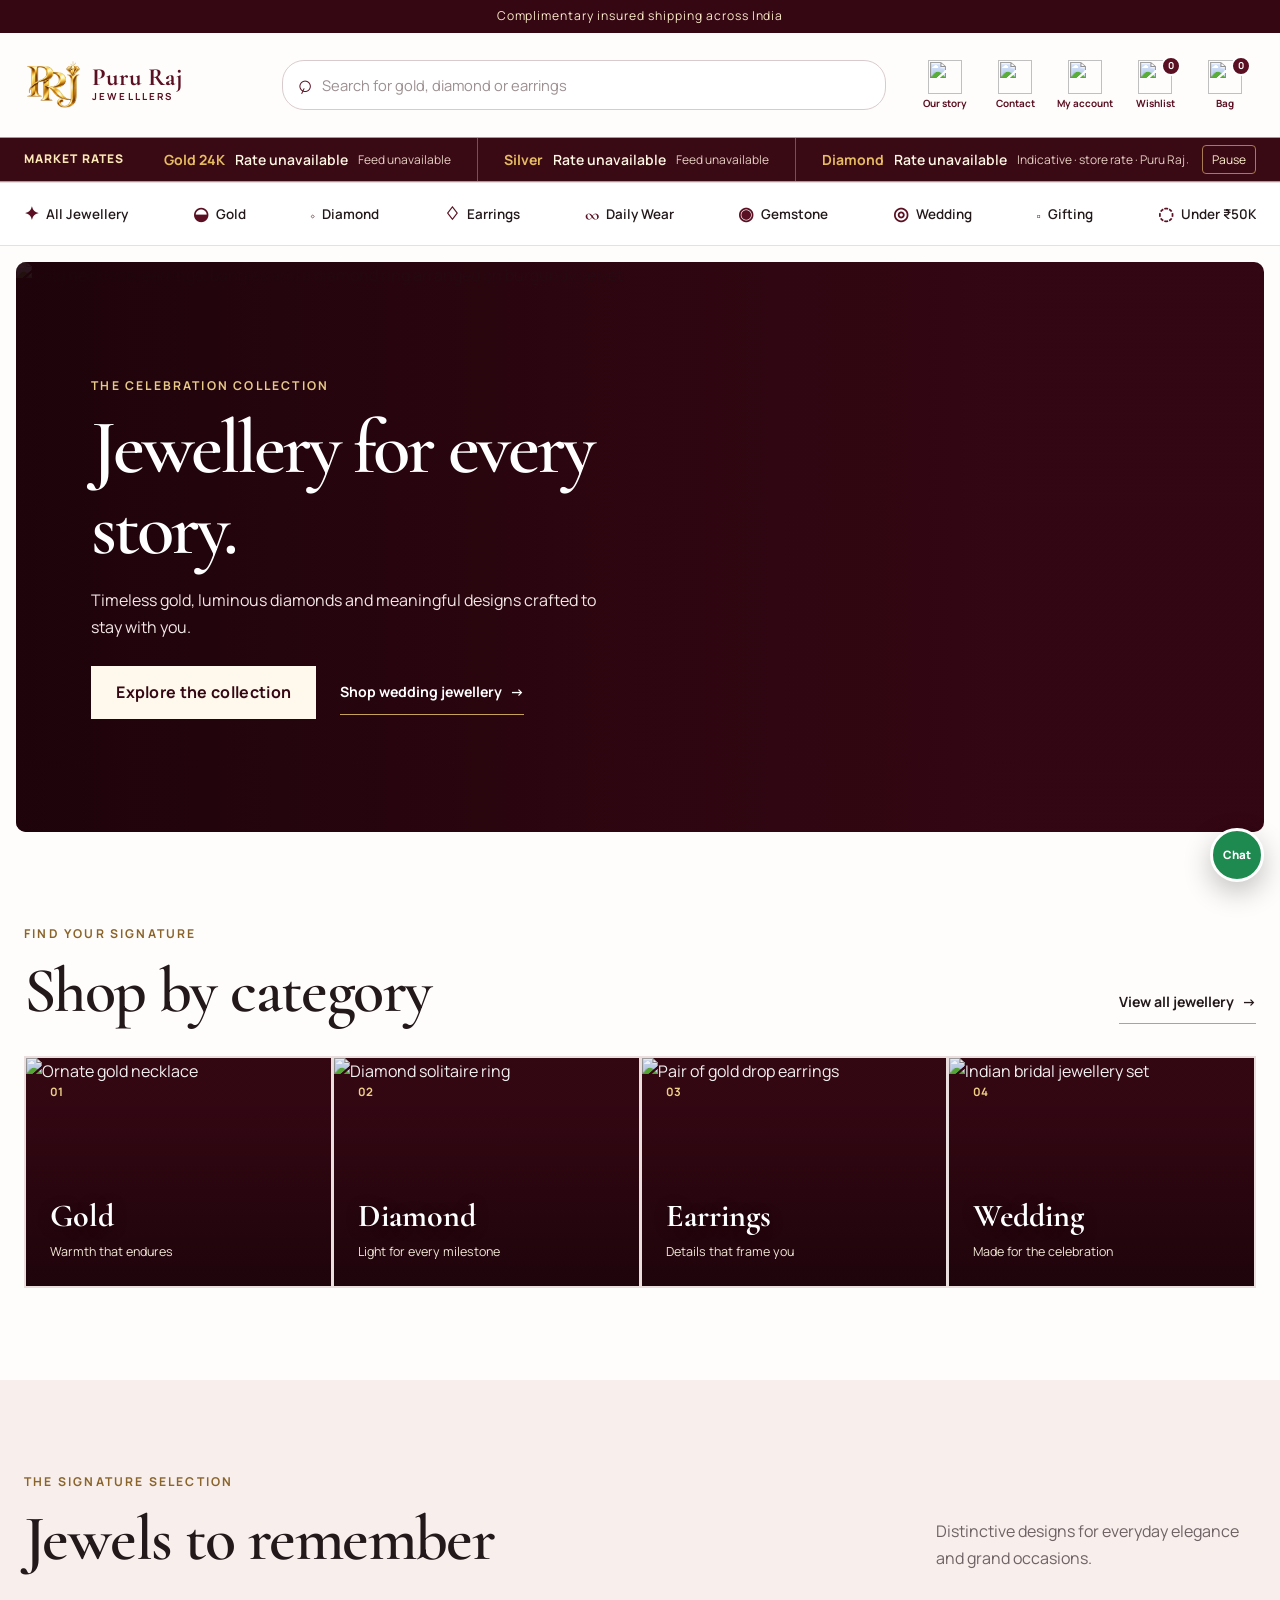
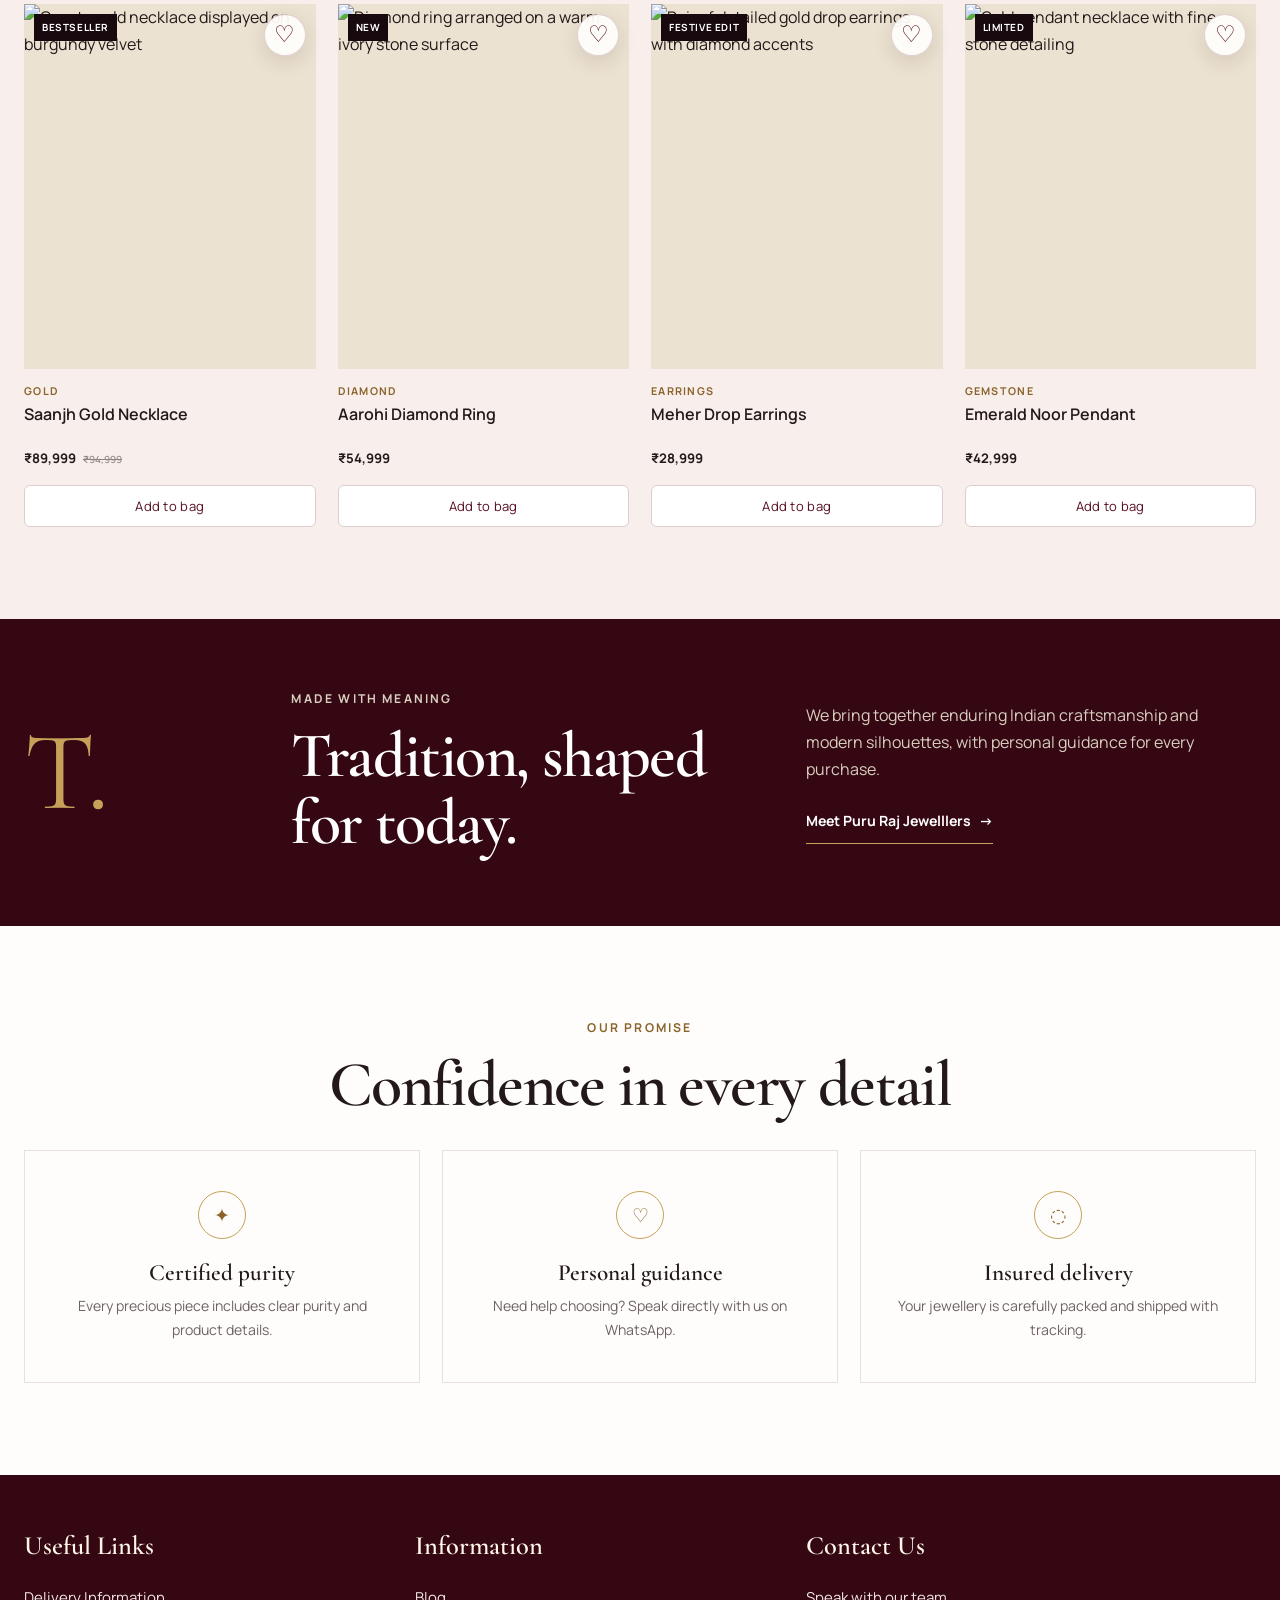
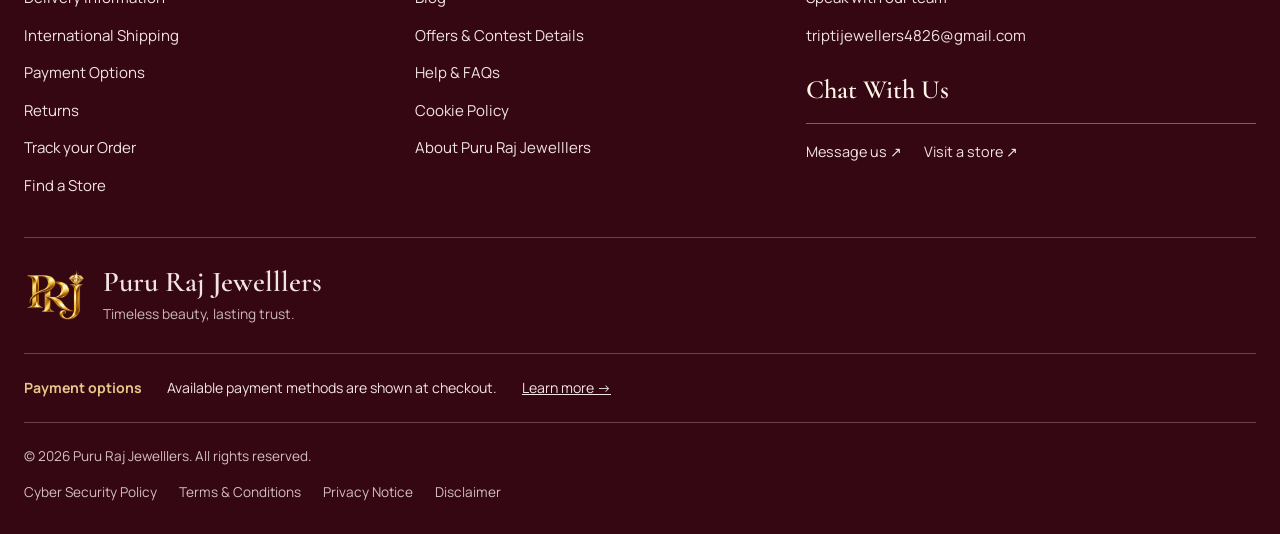
==== commit 31f81505: "Update store branding to Puru Raj Jewelllers with supplied PRJ logo" ====
--- a/index.html
+++ b/index.html
@@ -3,10 +3,10 @@
 <head>
   <meta charset="UTF-8">
   <meta name="viewport" content="width=device-width, initial-scale=1.0">
-  <title>Tripti Jewellers | Gold, Diamond & Wedding Jewellery</title>
-  <meta name="description" content="Discover gold, diamond, gemstone and wedding jewellery at Tripti Jewellers—crafted for everyday moments and lifelong celebrations.">
-  <meta property="og:title" content="Tripti Jewellers | Jewellery for Every Story">
-  <meta property="og:description" content="Explore timeless gold, diamond and wedding jewellery from Tripti Jewellers.">
+  <title>Puru Raj Jewelllers | Gold, Diamond & Wedding Jewellery</title>
+  <meta name="description" content="Discover gold, diamond, gemstone and wedding jewellery at Puru Raj Jewelllers—crafted for everyday moments and lifelong celebrations.">
+  <meta property="og:title" content="Puru Raj Jewelllers | Jewellery for Every Story">
+  <meta property="og:description" content="Explore timeless gold, diamond and wedding jewellery from Puru Raj Jewelllers.">
   <meta property="og:type" content="website">
   <meta property="og:url" content="https://tripti-jewellers.rosy-mochi-9272.chatgpt.site/">
   <meta property="og:image" content="https://tripti-jewellers.rosy-mochi-9272.chatgpt.site/images/social-preview.svg">
@@ -23,7 +23,7 @@
       <button class="menu-toggle" type="button" aria-label="Open jewellery menu" aria-expanded="false" aria-controls="main-nav">
         <span></span><span></span><span></span>
       </button>
-      <a class="brand" href="index.html" aria-label="Tripti Jewellers home"><span class="brand-mark brand-mark-image"><img src="images/tripti-tj-monogram-transparent.png" alt=""></span><span class="brand-type"><strong>Tripti</strong><small>Jewellers</small></span></a>
+      <a class="brand" href="index.html" aria-label="Puru Raj Jewelllers home"><span class="brand-mark brand-mark-image"><img src="images/puru-raj-prj-logo.png" alt=""></span><span class="brand-type"><strong>Puru Raj</strong><small>Jewelllers</small></span></a>
       <form class="site-search" action="shop.html" role="search">
         <label class="sr-only" for="site-search-home">Search jewellery</label>
         <span aria-hidden="true">⌕</span>
@@ -53,7 +53,7 @@
   </header>
   <div class="menu-backdrop" data-menu-close hidden></div>
   <aside class="mobile-menu" id="main-nav" aria-label="Jewellery menu" aria-hidden="true">
-    <div class="mobile-menu-head"><a class="brand" href="index.html" aria-label="Tripti Jewellers home"><span class="brand-mark brand-mark-image"><img src="images/tripti-tj-monogram-transparent.png" alt=""></span><span class="brand-type"><strong>Tripti</strong><small>Jewellers</small></span></a><button class="menu-close" type="button" data-menu-close aria-label="Close jewellery menu">×</button></div>
+    <div class="mobile-menu-head"><a class="brand" href="index.html" aria-label="Puru Raj Jewelllers home"><span class="brand-mark brand-mark-image"><img src="images/puru-raj-prj-logo.png" alt=""></span><span class="brand-type"><strong>Puru Raj</strong><small>Jewelllers</small></span></a><button class="menu-close" type="button" data-menu-close aria-label="Close jewellery menu">×</button></div>
     <div class="mobile-menu-offer"><span>✦</span><div><strong>Complimentary insured shipping</strong><small>on every jewellery order</small></div><a href="shop.html">Shop now</a></div>
     <nav class="mobile-menu-links" aria-label="Shop categories">
       <a href="shop.html"><span>✦</span>All Jewellery<b>›</b></a><a href="shop.html?category=Gold"><span>◒</span>Gold<b>›</b></a><a href="shop.html?category=Diamond"><span>◇</span>Diamond<b>›</b></a><a href="shop.html?category=Earrings"><span>♢</span>Earrings<b>›</b></a><a href="shop.html?category=Daily%20Wear"><span>∞</span>Daily Wear<b>›</b></a><a href="shop.html?category=Gemstone"><span>◉</span>Gemstone<b>›</b></a><a href="shop.html?category=Wedding"><span>◎</span>Wedding<b>›</b></a><a href="shop.html?category=Gifting"><span>□</span>Gifting<b>›</b></a><a href="shop.html?category=Under%2050K"><span>◌</span>Under ₹50K<b>›</b></a>
@@ -112,7 +112,7 @@
         </div>
         <div>
           <p>We bring together enduring Indian craftsmanship and modern silhouettes, with personal guidance for every purchase.</p>
-          <a class="text-link text-link-light" href="about.html">Meet Tripti Jewellers <span aria-hidden="true">→</span></a>
+          <a class="text-link text-link-light" href="about.html">Meet Puru Raj Jewelllers <span aria-hidden="true">→</span></a>
         </div>
       </div>
     </section>
@@ -134,14 +134,14 @@
 
   <footer class="site-footer">
     <div class="container footer-grid">
-      <div><a class="brand brand-footer" href="index.html" aria-label="Tripti Jewellers home"><span class="brand-mark brand-mark-image"><img src="images/tripti-tj-monogram-transparent.png" alt=""></span><span>Tripti Jewellers</span></a><p>Gold, diamond and gemstone jewellery for life’s meaningful moments.</p></div>
+      <div><a class="brand brand-footer" href="index.html" aria-label="Puru Raj Jewelllers home"><span class="brand-mark brand-mark-image"><img src="images/puru-raj-prj-logo.png" alt=""></span><span>Puru Raj Jewelllers</span></a><p>Gold, diamond and gemstone jewellery for life’s meaningful moments.</p></div>
       <div><h2>Explore</h2><a href="shop.html">Shop all</a><a href="about.html">Our story</a><a href="contact.html#faq">FAQs</a></div>
       <div><h2>Help</h2><a href="contact.html#shipping">Shipping & returns</a><a href="contact.html">Contact us</a><a href="cart.html">Your bag</a></div>
       <div><h2>Stay connected</h2><p>Questions or order help? We are just a message away.</p><a class="footer-whatsapp" data-whatsapp-link href="#">Chat on WhatsApp →</a></div>
     </div>
-    <div class="container footer-bottom"><span>© <span data-current-year></span> Tripti Jewellers</span><span>Made with care in India</span></div>
+    <div class="container footer-bottom"><span>© <span data-current-year></span> Puru Raj Jewelllers</span><span>Made with care in India</span></div>
   </footer>
-  <a class="whatsapp-float" data-whatsapp-link href="#" target="_blank" rel="noopener" aria-label="Chat with Tripti Jewellers on WhatsApp"><span>WA</span></a>
+  <a class="whatsapp-float" data-whatsapp-link href="#" target="_blank" rel="noopener" aria-label="Chat with Puru Raj Jewelllers on WhatsApp"><span>WA</span></a>
   <div class="toast" role="status" aria-live="polite"></div>
   <script src="js/supabase-client.js"></script>
   <script src="js/products.js"></script>
--- a/css/style.css
+++ b/css/style.css
@@ -127,7 +127,7 @@
 .product-price { margin: 0; font-size: .82rem; font-weight: 700; }
 .old-price { margin-left: 4px; color: #8b847b; font-size: .75em; font-weight: 500; text-decoration: line-through; }
 .quick-add { width: 44px; height: 44px; flex: 0 0 auto; background: transparent; border: 1px solid var(--ink); border-radius: 50%; font-size: 1.35rem; cursor: pointer; transition: background .2s, color .2s, transform .2s; }
-.quick-add:hover { background: var(--ink); color: var(--white); transform: rotate(90deg); }
+.quick-add:hover { background: var(--ink); color: var(--white); transform: none; }
 .quick-add:disabled, .button:disabled { opacity: .55; cursor: not-allowed; transform: none; }
 .wishlist-toggle { position: absolute; z-index: 3; top: 10px; right: 10px; width: 42px; height: 42px; display: grid; place-items: center; padding: 0; background: rgba(255, 253, 251, .94); color: var(--burgundy); border: 1px solid rgba(90, 16, 34, .18); border-radius: 50%; box-shadow: 0 6px 20px rgba(35, 25, 27, .12); font-family: var(--display); font-size: 1.45rem; line-height: 1; cursor: pointer; transition: transform .2s, background-color .2s, color .2s; }
 .wishlist-toggle:hover { transform: translateY(-2px); }
@@ -537,7 +537,8 @@
   .auth-brand-panel { min-height: 650px; padding: 56px; }
   .auth-form-panel { display: flex; flex-direction: column; justify-content: center; padding: 58px; }
   .admin-app { display: grid; grid-template-columns: 250px minmax(0, 1fr); }
-  .admin-sidebar { position: sticky; top: 0; height: 100vh; display: flex; flex-direction: column; padding: 28px 22px; }
+  .admin-sidebar { position: sticky; top: 0; height: 100vh; height: 100dvh; align-self: start; min-height: 0; overflow-y: auto; overflow-x: hidden; overscroll-behavior-y: contain; scrollbar-gutter: stable; display: flex; flex-direction: column; padding: 28px 22px; }
+  .admin-sidebar > * { flex-shrink: 0; }
   .admin-sidebar nav { display: grid; gap: 7px; overflow: visible; }
   .admin-sidebar nav button { width: 100%; justify-content: flex-start; border-color: transparent; }
   .admin-profile { display: grid; margin-top: auto; padding-top: 20px; border-top: 1px solid rgba(255,255,255,.15); }
@@ -566,6 +567,8 @@
 .brand-type small { margin-top: 4px; font-family: var(--body); font-size: .57rem; font-weight: 700; letter-spacing: .22em; text-transform: uppercase; }
 .brand-mark-image { overflow: visible; padding: 0; background: transparent; border: 0; border-radius: 0; }
 .brand-mark-image img { width: 100%; height: 100%; object-fit: contain; object-position: center; }
+.brand .brand-mark-image { width: 46px; height: 40px; }
+@media (min-width: 768px) { .brand .brand-mark-image { width: 60px; height: 52px; } }
 .site-search { grid-column: 1 / -1; grid-row: 2; height: 44px; display: flex; align-items: center; gap: 10px; padding: 0 14px; border: 1px solid #d9cbcd; border-radius: 15px; background: var(--white); color: var(--burgundy); }
 .site-search span { font-family: var(--display); font-size: 1.55rem; line-height: 1; transform: rotate(-20deg); }
 .site-search input { width: 100%; min-width: 0; padding: 0; border: 0; outline: 0; background: transparent; color: var(--ink); font-size: .92rem; }
@@ -653,3 +656,12 @@
   .invoice-document { padding: 0; box-shadow: none; }
   .invoice-table-wrap { overflow: visible; }
 }
+
+.shopping-tools{display:flex;gap:12px;margin:18px 0}.shopping-tools button{background:white;border:1px solid #decaca;border-radius:30px;padding:12px 22px;cursor:pointer;color:#65172b;font-size:16px}.shop-sheet{border:1px solid #e3d6d3;border-radius:24px;padding:28px;width:min(550px,96vw);max-height:85dvh;overflow:auto}.shop-sheet::backdrop{background:#0006;backdrop-filter:blur(3px)}.shop-sheet h2{font-size:30px;margin-bottom:24px}.sheet-close{float:right;border:0;background:#f5efed;border-radius:50%;width:36px;height:36px;font-size:24px;cursor:pointer}.shop-sheet details{padding:18px 0;border-bottom:1px solid #ece3df}.shop-sheet summary{cursor:pointer;font-size:18px}.shop-sheet label{display:block;margin:14px 0}.shop-sheet input:not([type=checkbox]),.shop-sheet textarea,.phone-auth input{width:100%;padding:14px;border:1px solid #d9c5c3;border-radius:8px;margin:8px 0}.sheet-actions{display:flex;justify-content:space-between;gap:12px;position:sticky;bottom:0;background:white;padding-top:18px}.sort-option{display:block;text-align:left;width:100%;padding:18px;border:0;border-bottom:1px solid #eee;background:white;font-size:17px;cursor:pointer}.sort-option:hover{color:#761a2b;background:#fff4ed}.phone-auth label{display:block;margin-top:18px}.phone-auth h2{font-size:30px}.phone-auth p{margin:16px 0}@media(max-width:600px){.shop-sheet{margin:auto auto 0;width:100%;max-width:100%;border-radius:24px 24px 0 0}.shop-sheet.support-sheet{max-height:90dvh}}
+.order-service{grid-column:1/-1;border-top:1px solid #e1d4cf;padding:22px 0;margin-top:12px;min-width:0}.order-service h3{font-size:23px;margin-bottom:14px}.order-service p{margin:10px 0}.order-service small{display:block;margin-top:12px}.order-progress{display:flex;flex-wrap:wrap;gap:10px;padding:0;list-style:none}.order-progress li{padding:8px 12px;border:1px solid #dbc9c3;border-radius:20px;text-transform:capitalize;font-size:14px}.order-progress .current{background:#68162a;color:white;border-color:#68162a}.order-service details{margin-top:20px}.order-service summary{cursor:pointer;color:#68162a;font-weight:700}.order-service label{display:block;margin:12px 0}.order-service select,.order-service textarea{display:block;width:100%;padding:12px;border:1px solid #dbc9c3;background:white;color:#321a20}.cancel-request{padding:16px;background:#fff0dd;border-radius:10px;margin-top:20px}
+/* Personal wishlist and jewellery shopping details. */
+.last-piece{position:absolute;bottom:0;left:0;right:0;background:#fff0d9;color:#74440d;text-align:center;padding:7px;font-size:12px;font-weight:800;text-transform:uppercase;letter-spacing:.06em}
+.product-card-footer{flex-wrap:wrap}.product-card .quick-add{width:100%;height:auto;min-height:42px;border:1px solid #ddcece;border-radius:6px;font-size:13px;letter-spacing:.02em;background:white;color:#580e22}.product-card .product-price{margin-bottom:8px}.product-stock-note{color:#8a541a;background:#fff0d9;padding:8px 14px;border-radius:6px;width:fit-content}
+.metal-highlight{border:1px solid #e3d6d2;border-radius:14px;padding:17px;text-align:center;color:#771d2c;margin:20px 0;font-size:18px}.size-guide{border:1px solid #e3d6d2;border-radius:14px;padding:18px;margin:16px 0}.size-guide summary{cursor:pointer;color:#701c2c}.jewellery-panels{margin-top:32px}.jewellery-panels h2{text-align:center}.jewellery-switch{display:flex;border:1px solid #ded1cf;border-radius:40px;padding:5px;margin:20px 0}.jewellery-switch button{flex:1;border:0;border-radius:35px;padding:14px 8px;background:transparent;font-size:16px;cursor:pointer}.jewellery-switch button[aria-pressed=true]{background:#751c2b;color:white}.jewellery-panels details{border:1px solid #e2d7d4;border-radius:18px;padding:22px;margin:12px 0}.jewellery-panels summary{cursor:pointer;font-size:18px}.jewellery-panels details p{margin-top:14px}.metal-grid{display:grid;grid-template-columns:1fr 1fr;gap:24px;margin-top:24px}.metal-grid div{display:flex;flex-direction:column-reverse;gap:6px}.metal-grid dt{font-size:14px;color:#786b68}.metal-grid dd{font-family:Georgia,serif;font-size:22px;margin:0}#jewel-price{border:1px solid #e2d7d4;padding:22px;border-radius:18px}.summary-row span{text-transform:none}.total-savings{color:#387546}
+.wishlist-login{border:none;border-radius:24px;padding:0;width:min(540px,95vw);max-height:90dvh;overflow:auto;color:#3b1520}.wishlist-login::backdrop{background:#0008}.login-dismiss{position:absolute;right:16px;top:12px;background:white;border:0;border-radius:50%;width:36px;height:36px;font-size:24px;cursor:pointer}.wishlist-invite{text-align:center;background:#fff0d9;padding:36px 28px 28px}.wishlist-invite img{width:94px;height:94px;object-fit:contain}.wishlist-invite h2{font-size:30px;margin:18px 0}.wishlist-login-actions{padding:28px;text-align:center}.wishlist-login-actions p{margin:14px 0}.wishlist-login-actions a:not(.button){font-size:14px;text-decoration:underline}.bag-checkout-bar{display:none}.cart-item{border:1px solid #e8dedd;border-radius:16px;padding:20px;background:white;margin-bottom:18px}.cart-meta{color:#7f706c;font-size:14px}.cart-item-image{border-radius:10px;overflow:hidden}.order-panel{border-radius:18px}.coupon-panel{border-radius:12px}.delivery-checker{border-radius:14px}
+@media(max-width:650px){.wishlist-login{align-self:end;margin:auto auto 0;width:100%;max-width:100%;border-radius:24px 24px 0 0}.product-grid{grid-template-columns:repeat(2,minmax(0,1fr));gap:24px 12px}.product-card-body{padding:12px 4px}.product-card h3{font-size:18px}.product-card .product-price{font-size:17px}.product-card .old-price{font-size:13px}.product-info h1{font-size:30px}.metal-grid dd{font-size:20px}.cart-item{padding:14px;gap:14px}.cart-item h2{font-size:19px}.cart-item-image{width:90px}.cart-line-total{display:none}.bag-checkout-bar{position:fixed;z-index:90;bottom:0;left:0;right:0;display:flex;align-items:center;justify-content:space-between;gap:12px;padding:16px 20px calc(16px + env(safe-area-inset-bottom));background:white;border-top:1px solid #e4d6d5;border-radius:20px 20px 0 0;box-shadow:0 -4px 20px #39091410}.bag-checkout-bar .button{border-radius:40px;padding:14px 20px;font-size:14px}body[data-page=cart]{padding-bottom:100px}body[data-page=product]{padding-bottom:95px}body[data-page=product] .purchase-row{position:fixed;bottom:0;left:0;right:0;z-index:90;background:white;margin:0;padding:14px 20px calc(14px + env(safe-area-inset-bottom));border-top:1px solid #eadfdb}body[data-page=product] .purchase-row .button{border-radius:40px;background:#751c2b;color:white}body[data-page=product] .whatsapp-float,body[data-page=cart] .whatsapp-float{bottom:110px}#checkout-form{scroll-margin-top:220px}}
--- a/css/site-content.css
+++ b/css/site-content.css
@@ -31,7 +31,7 @@
 .footer-contact-actions a { font-size: .9rem; }
 .footer-connect-row { display: flex; flex-wrap: wrap; align-items: center; gap: 26px; padding: 28px 0; border-block: 1px solid #70414b; }
 .footer-signature { display: flex; align-items: center; gap: 15px; }
-.footer-signature img { width: 46px; height: 56px; object-fit: contain; }
+.footer-signature img { width: 64px; height: 56px; object-fit: contain; }
 .footer-signature span { font: 600 1.8rem/1.1 var(--display); }
 .footer-signature small { display: block; margin-top: 7px; font: 400 .86rem/1.5 var(--body); color: #cdb8bb; }
 .footer-apps { display: flex; flex-wrap: wrap; gap: 8px; }
